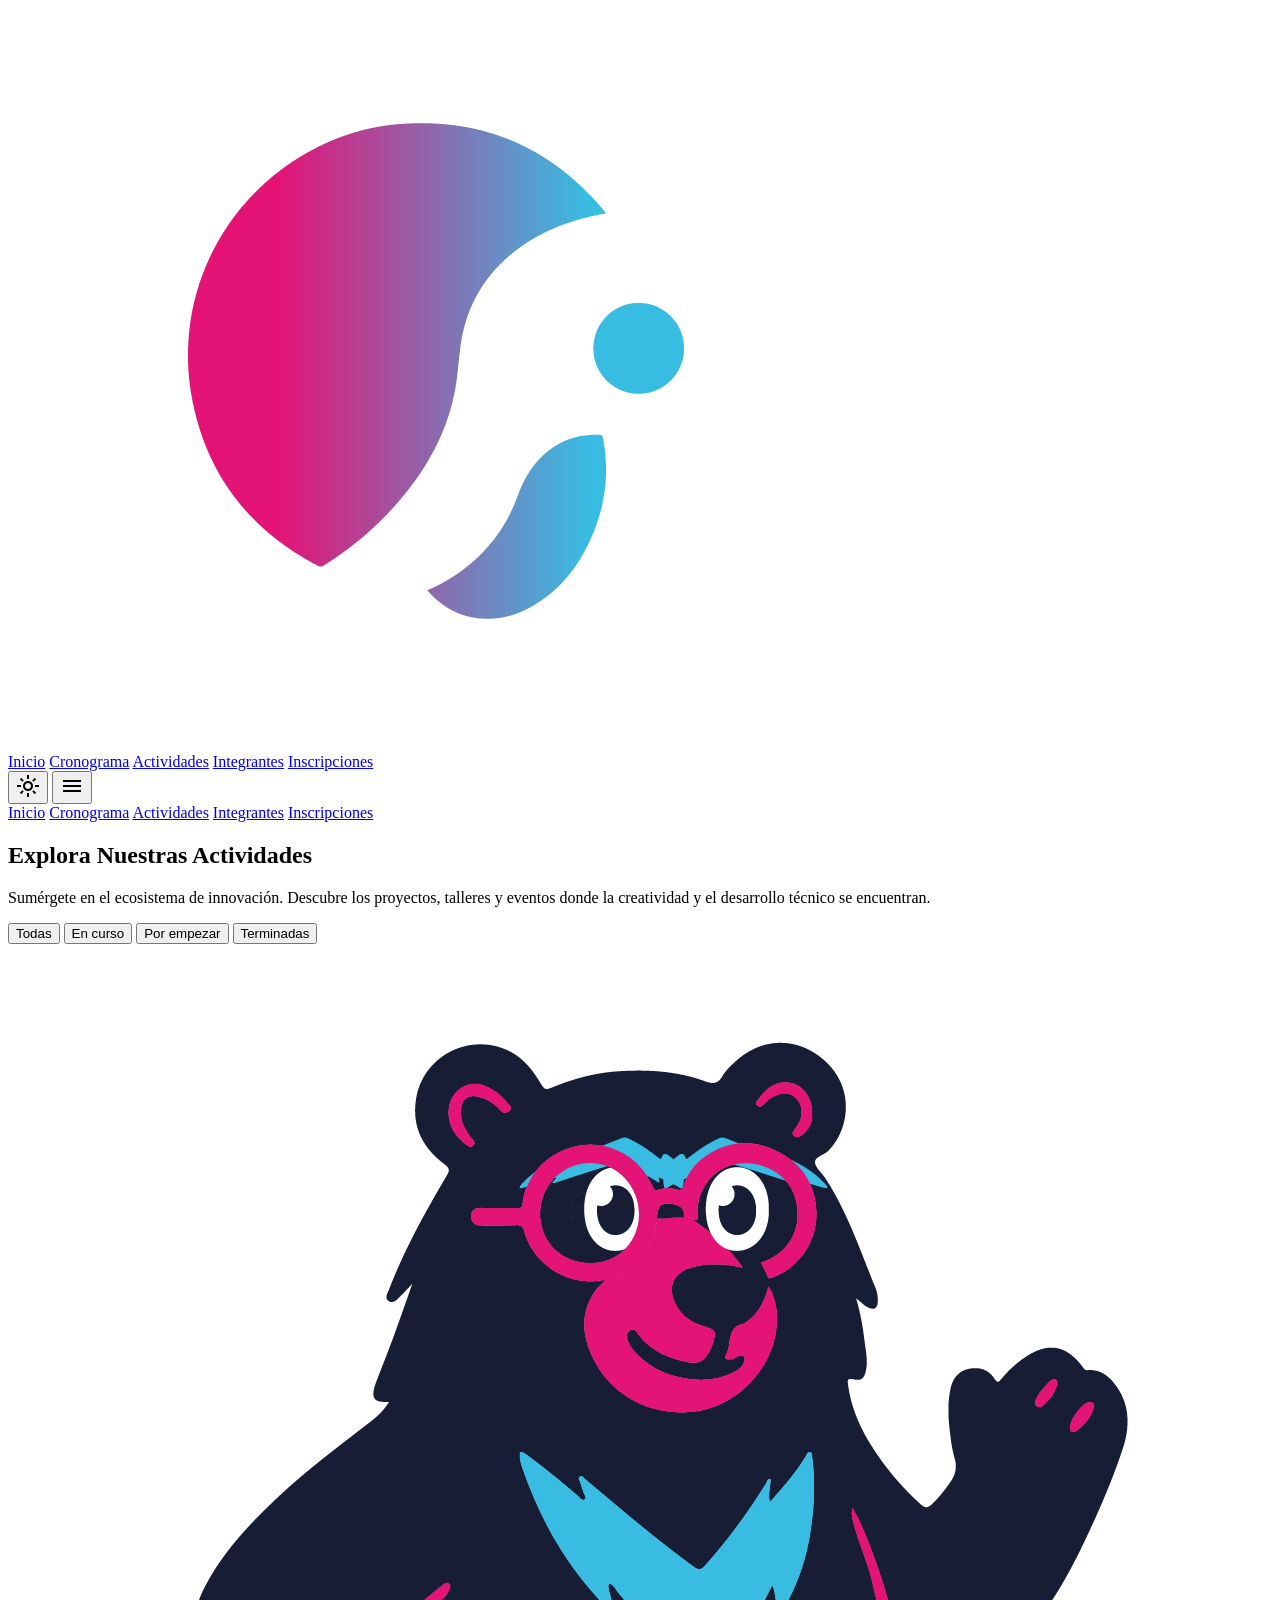
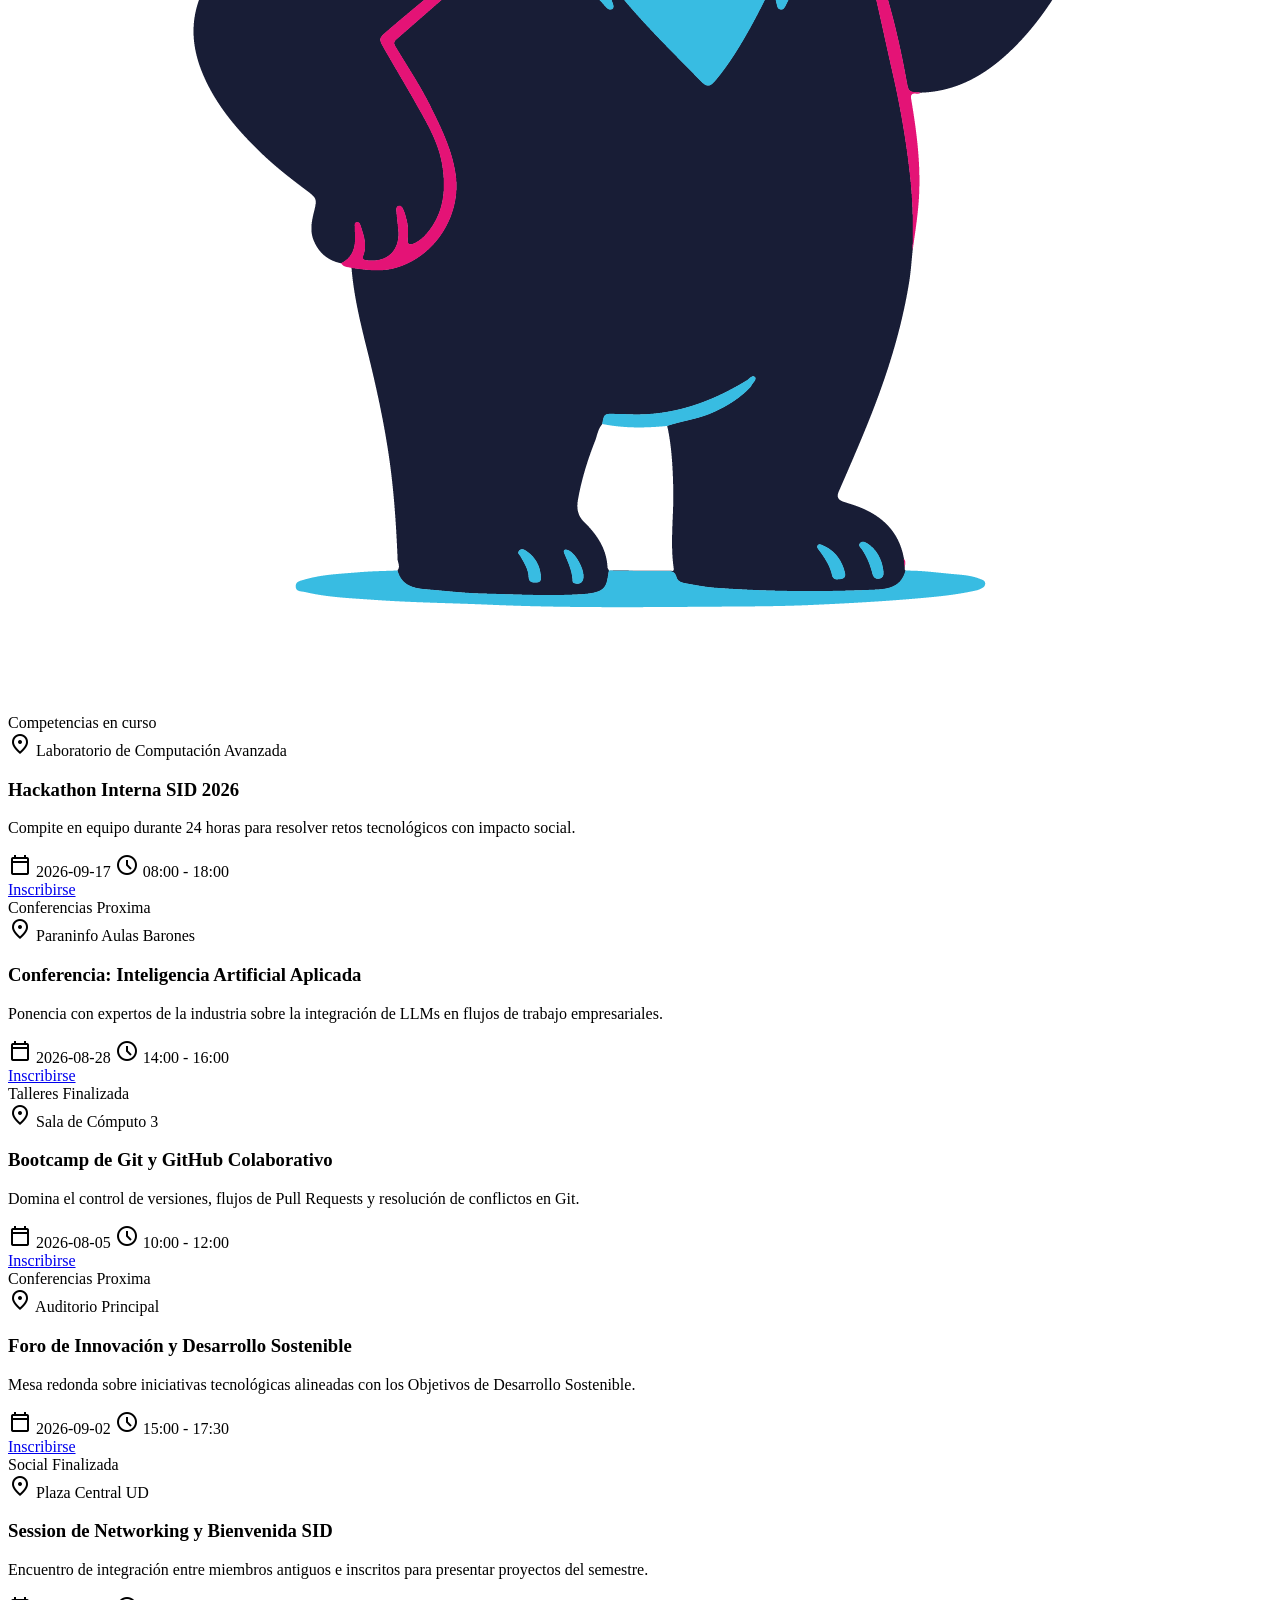
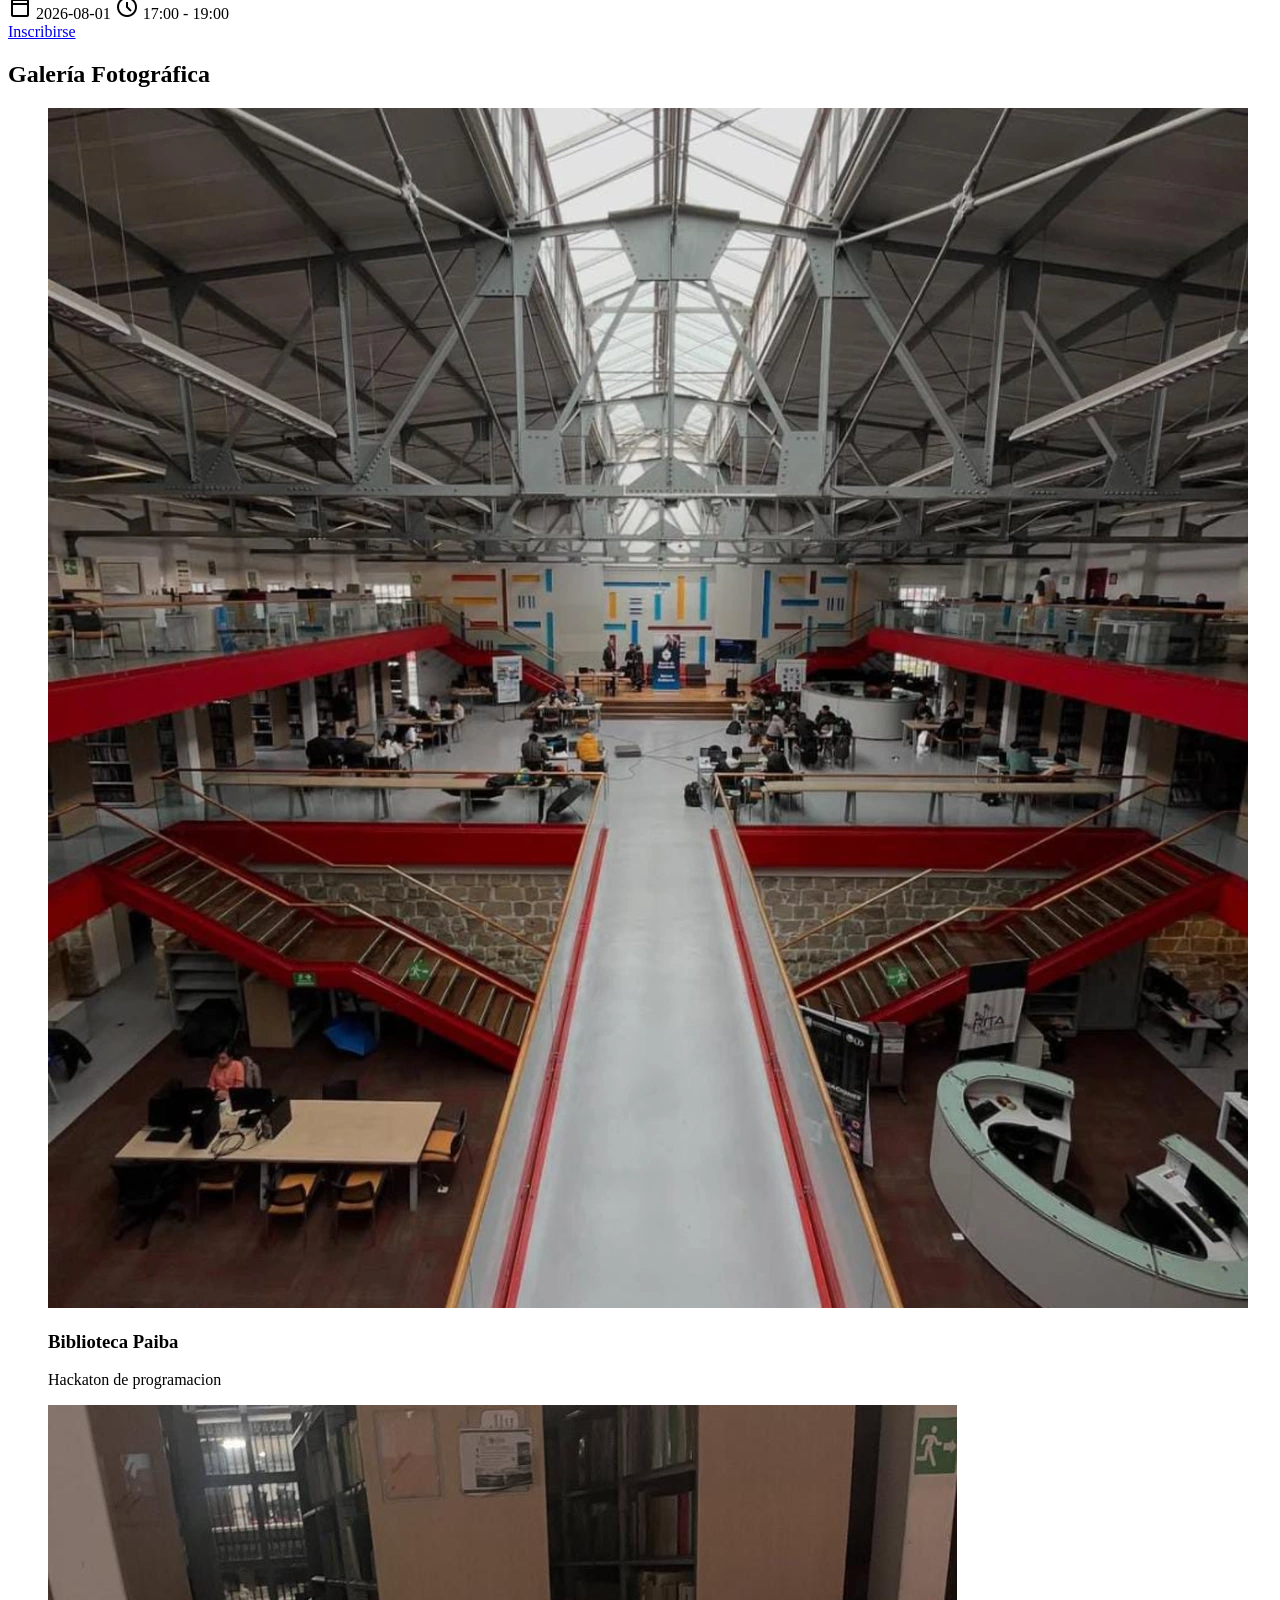
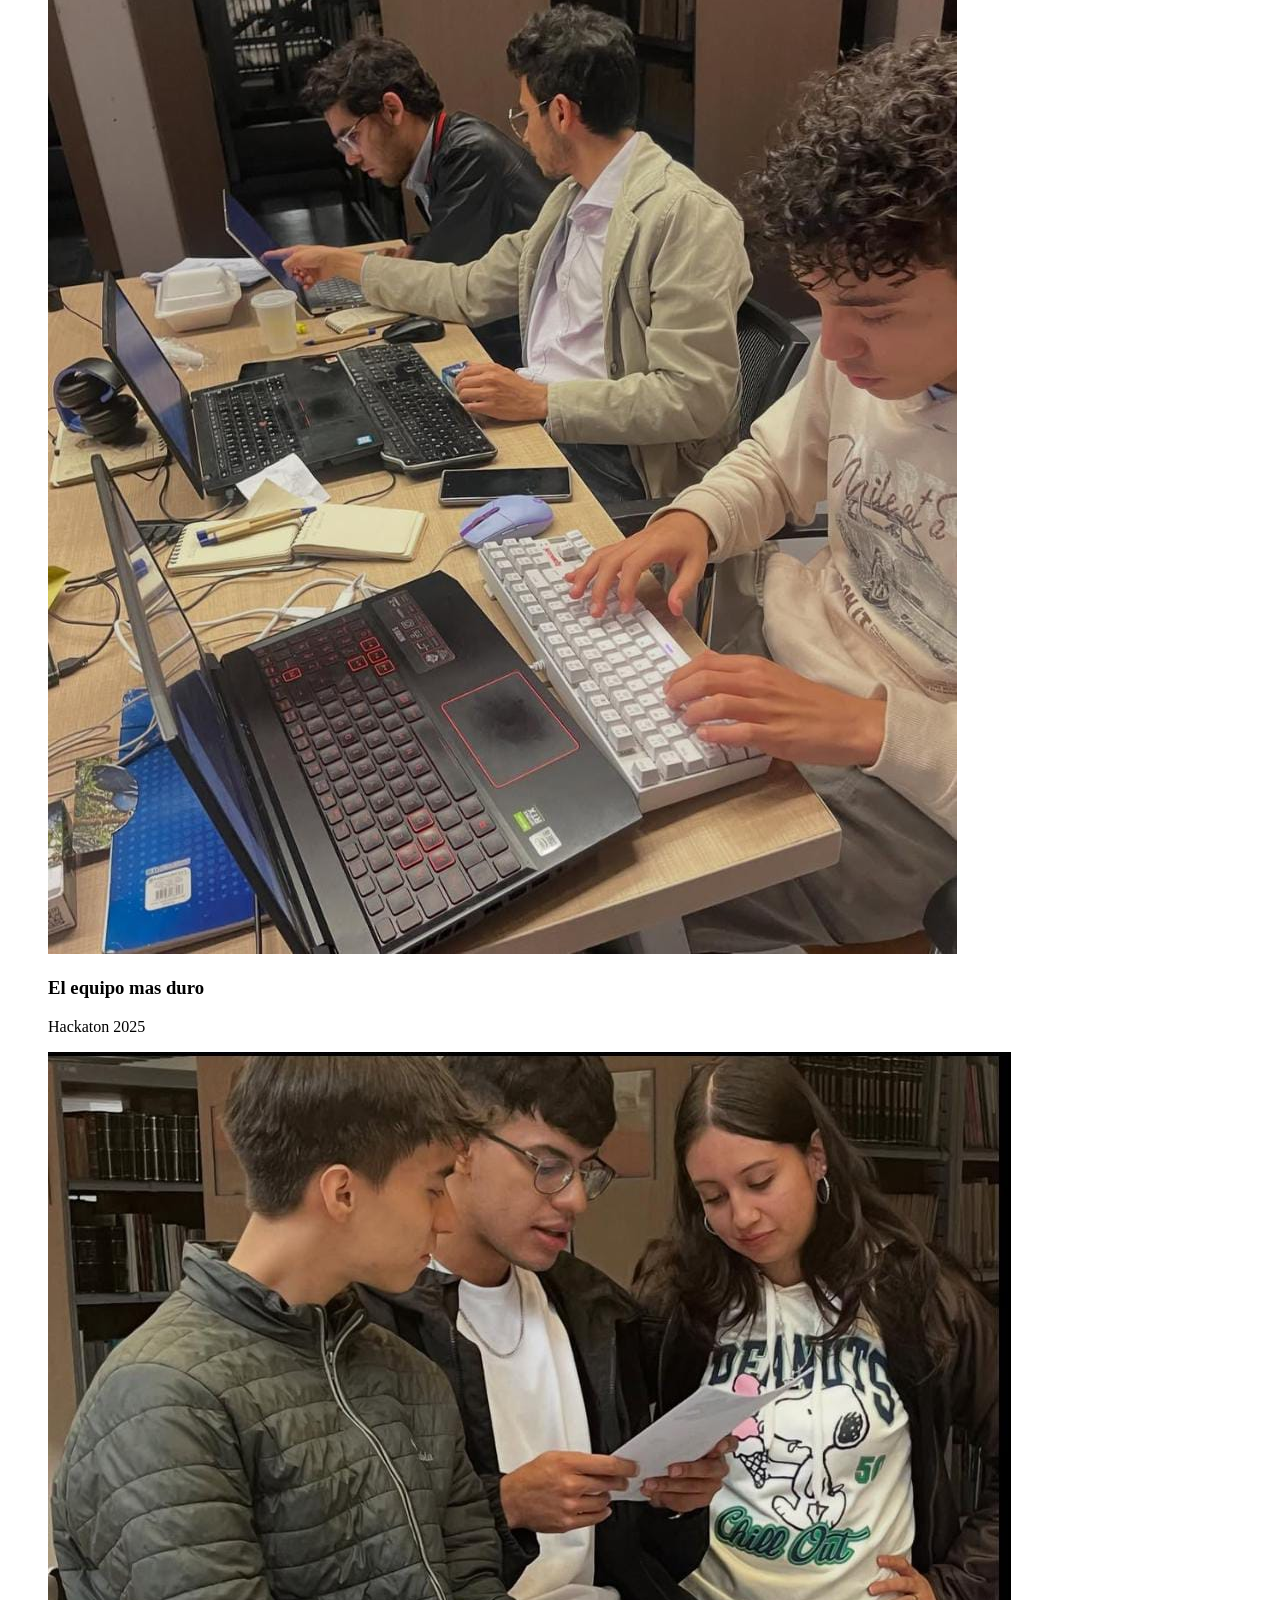
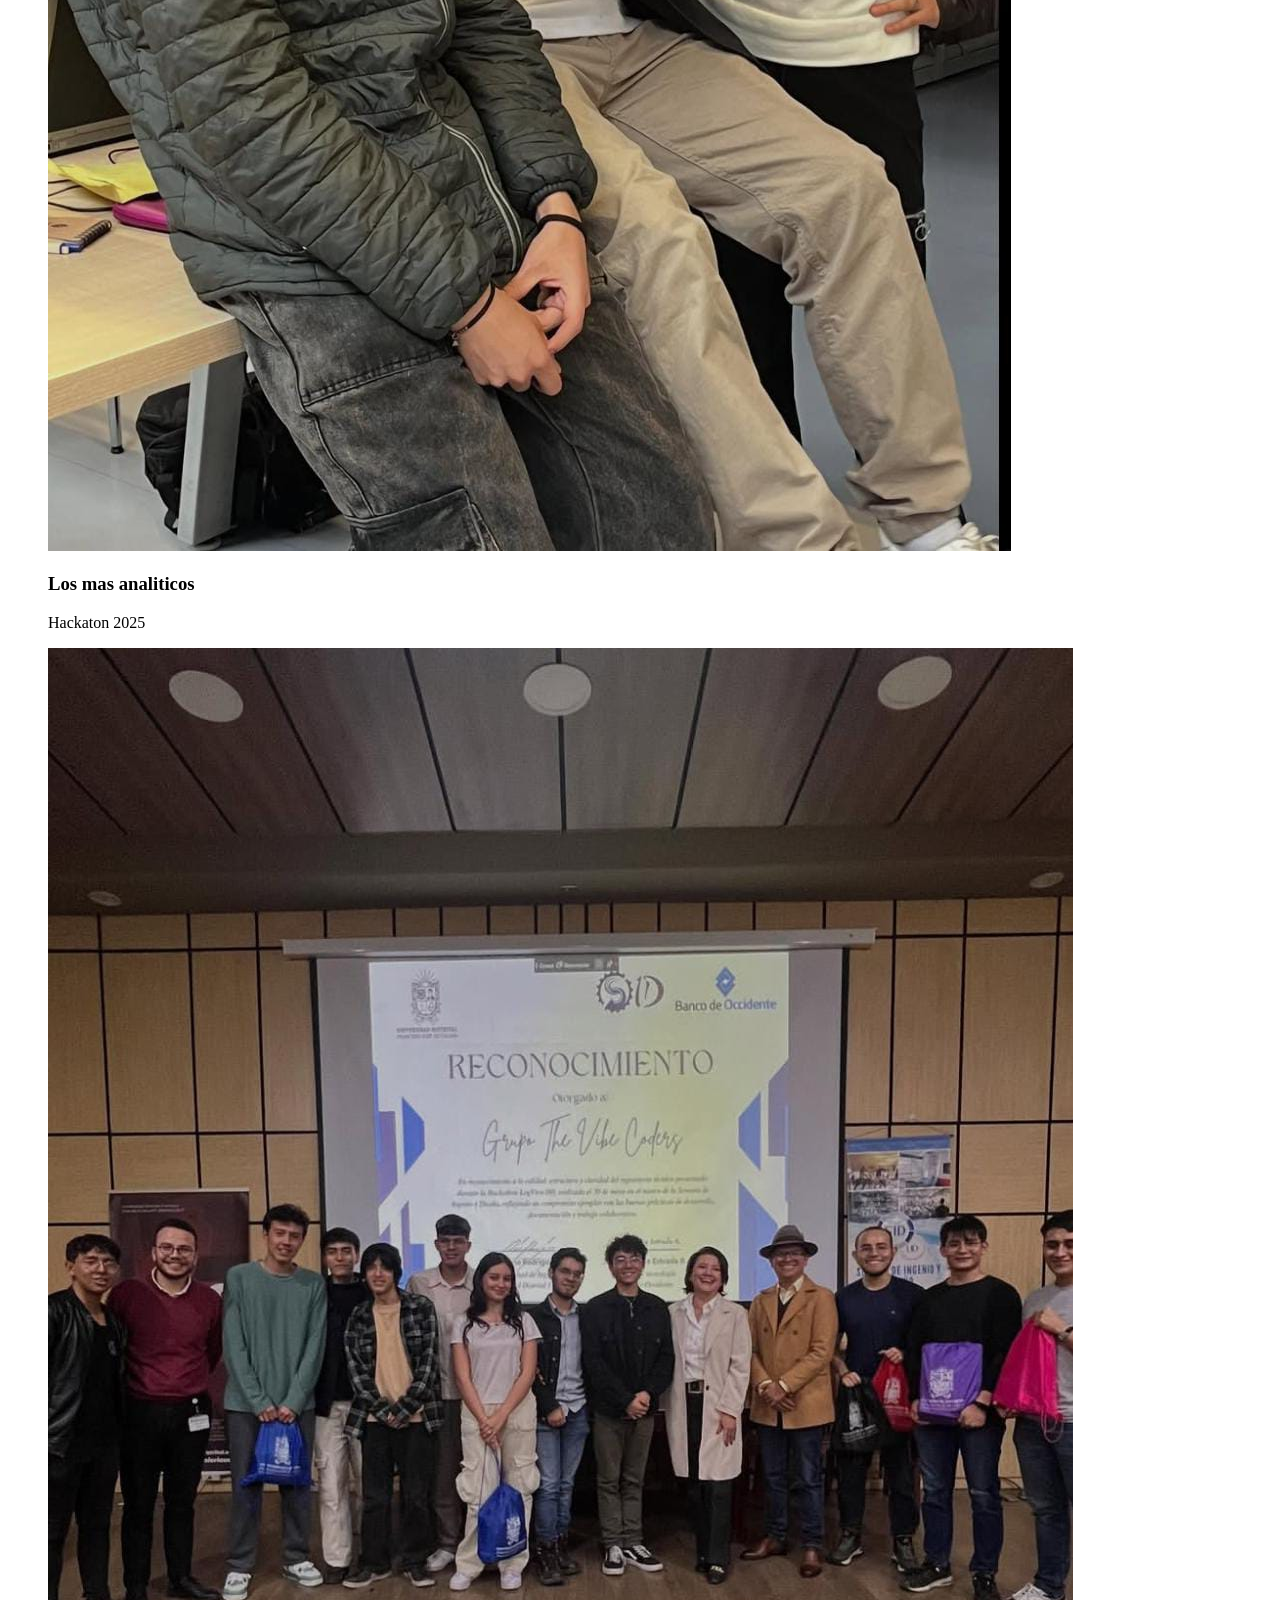
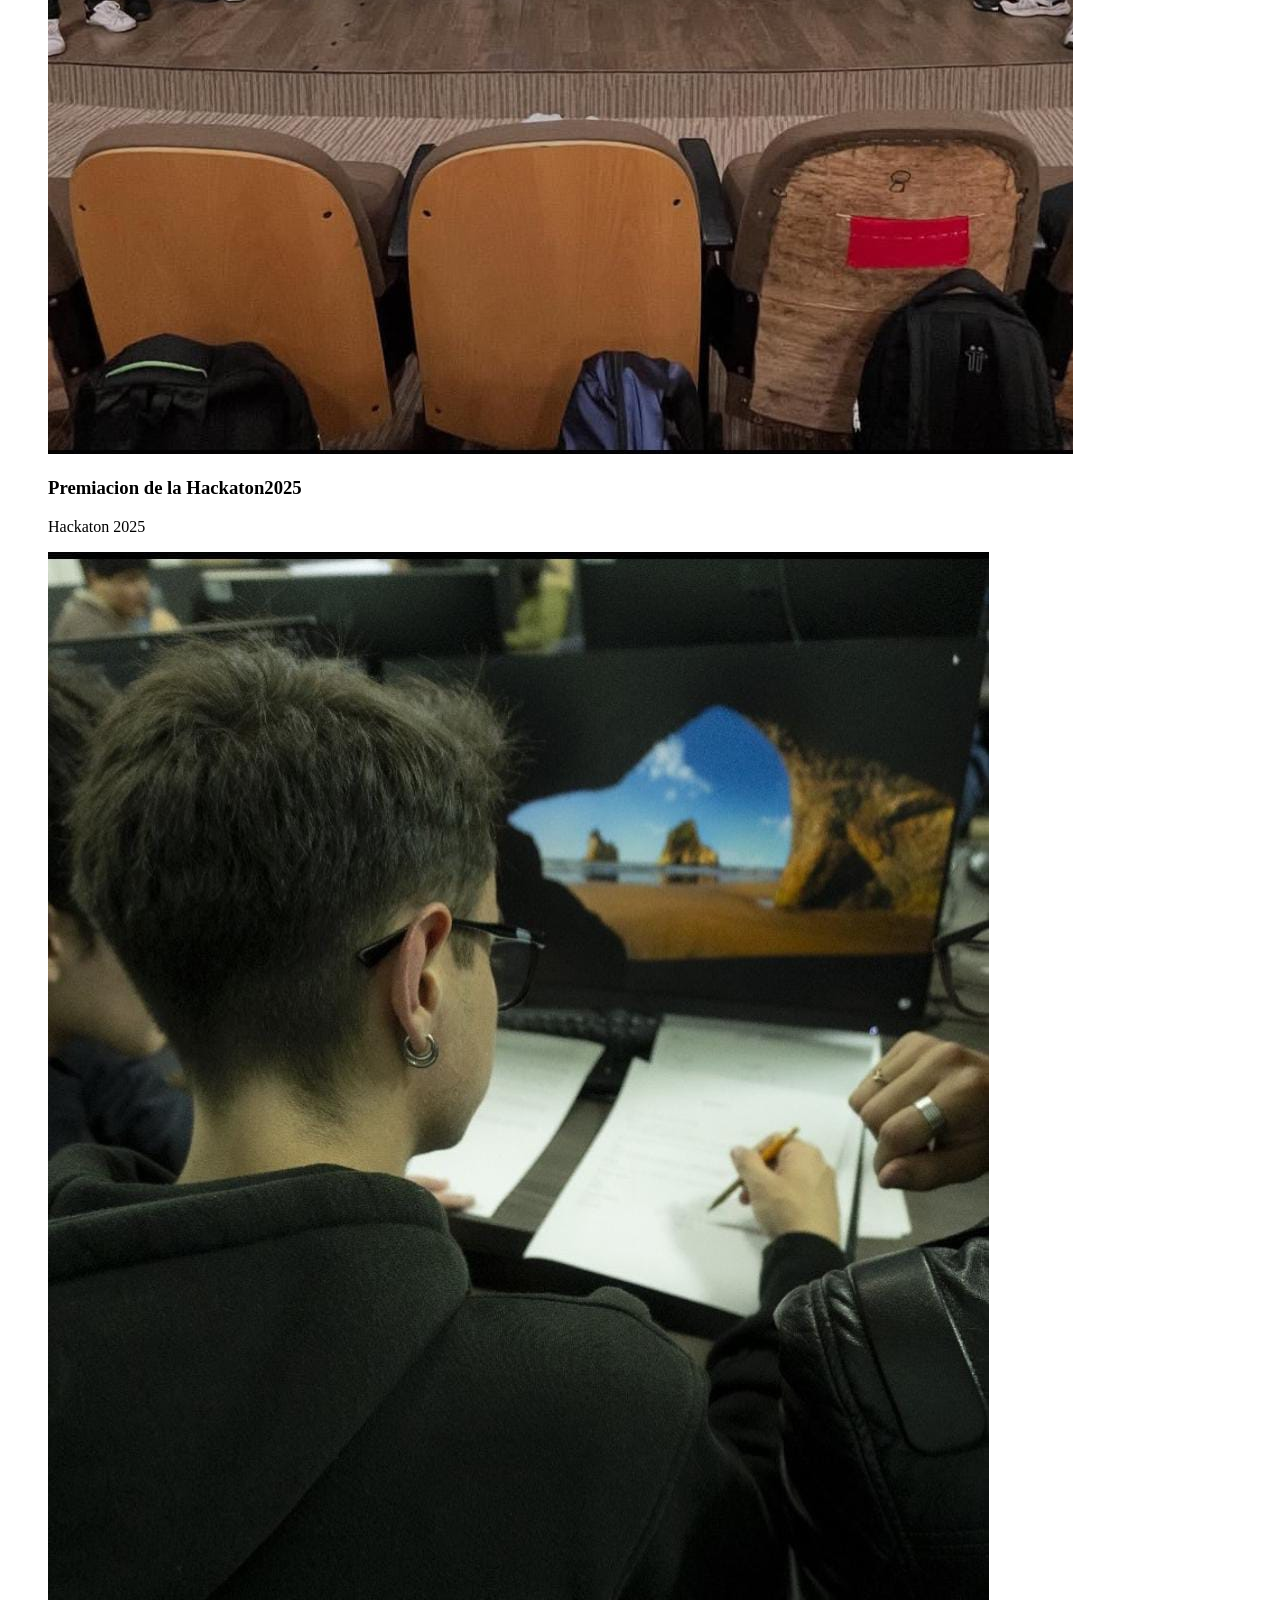
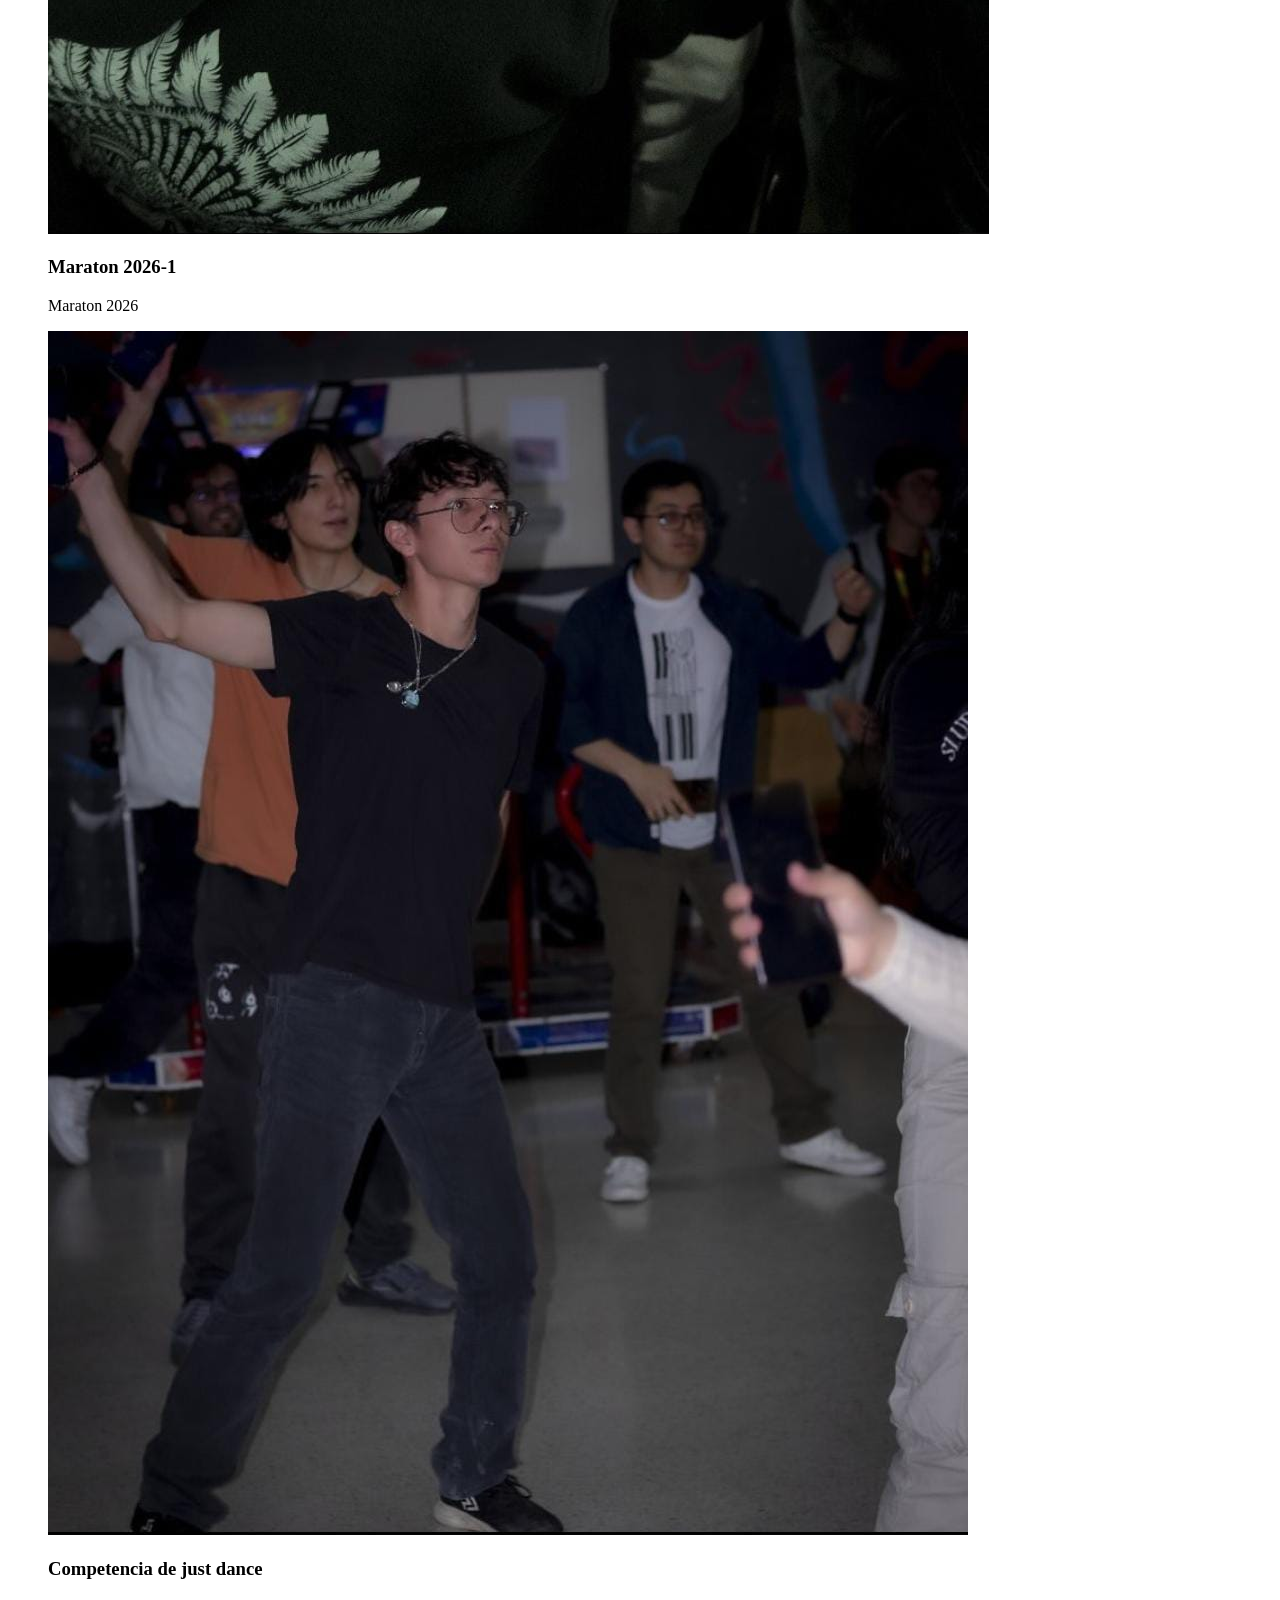
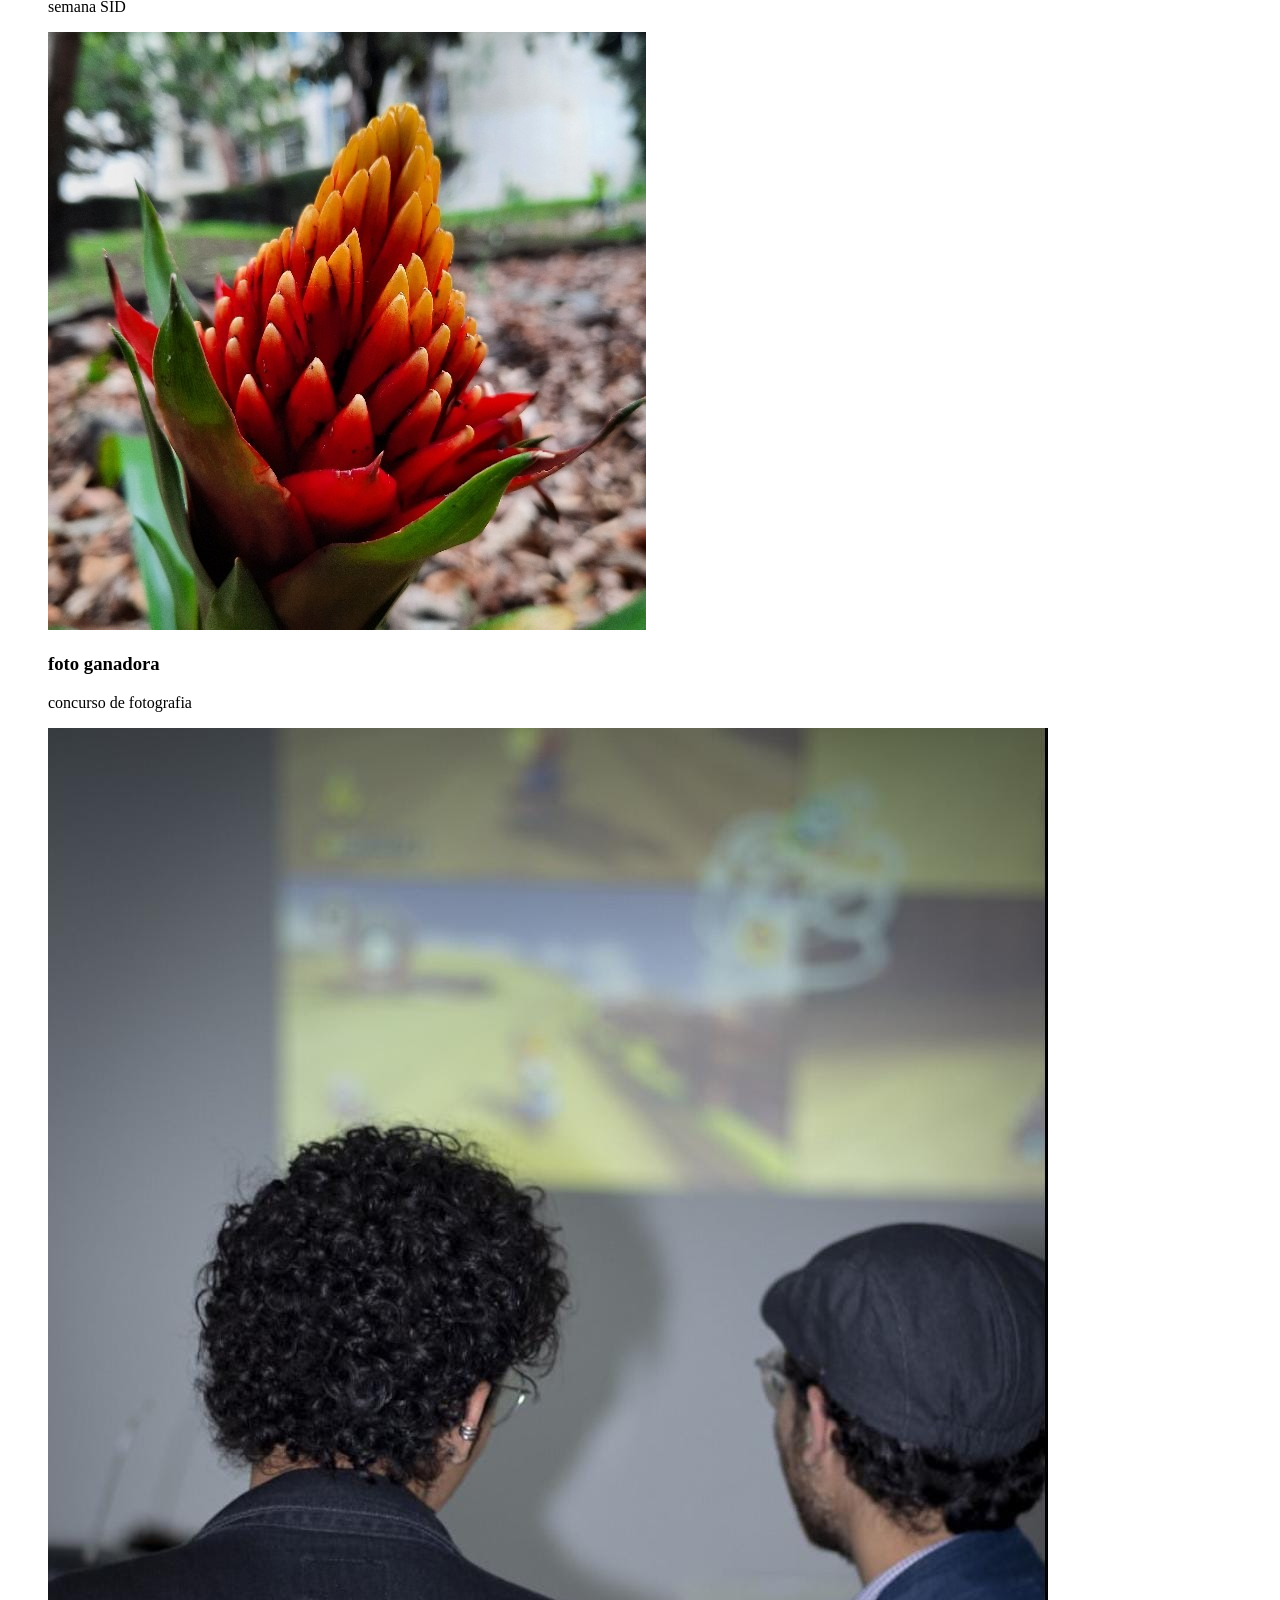
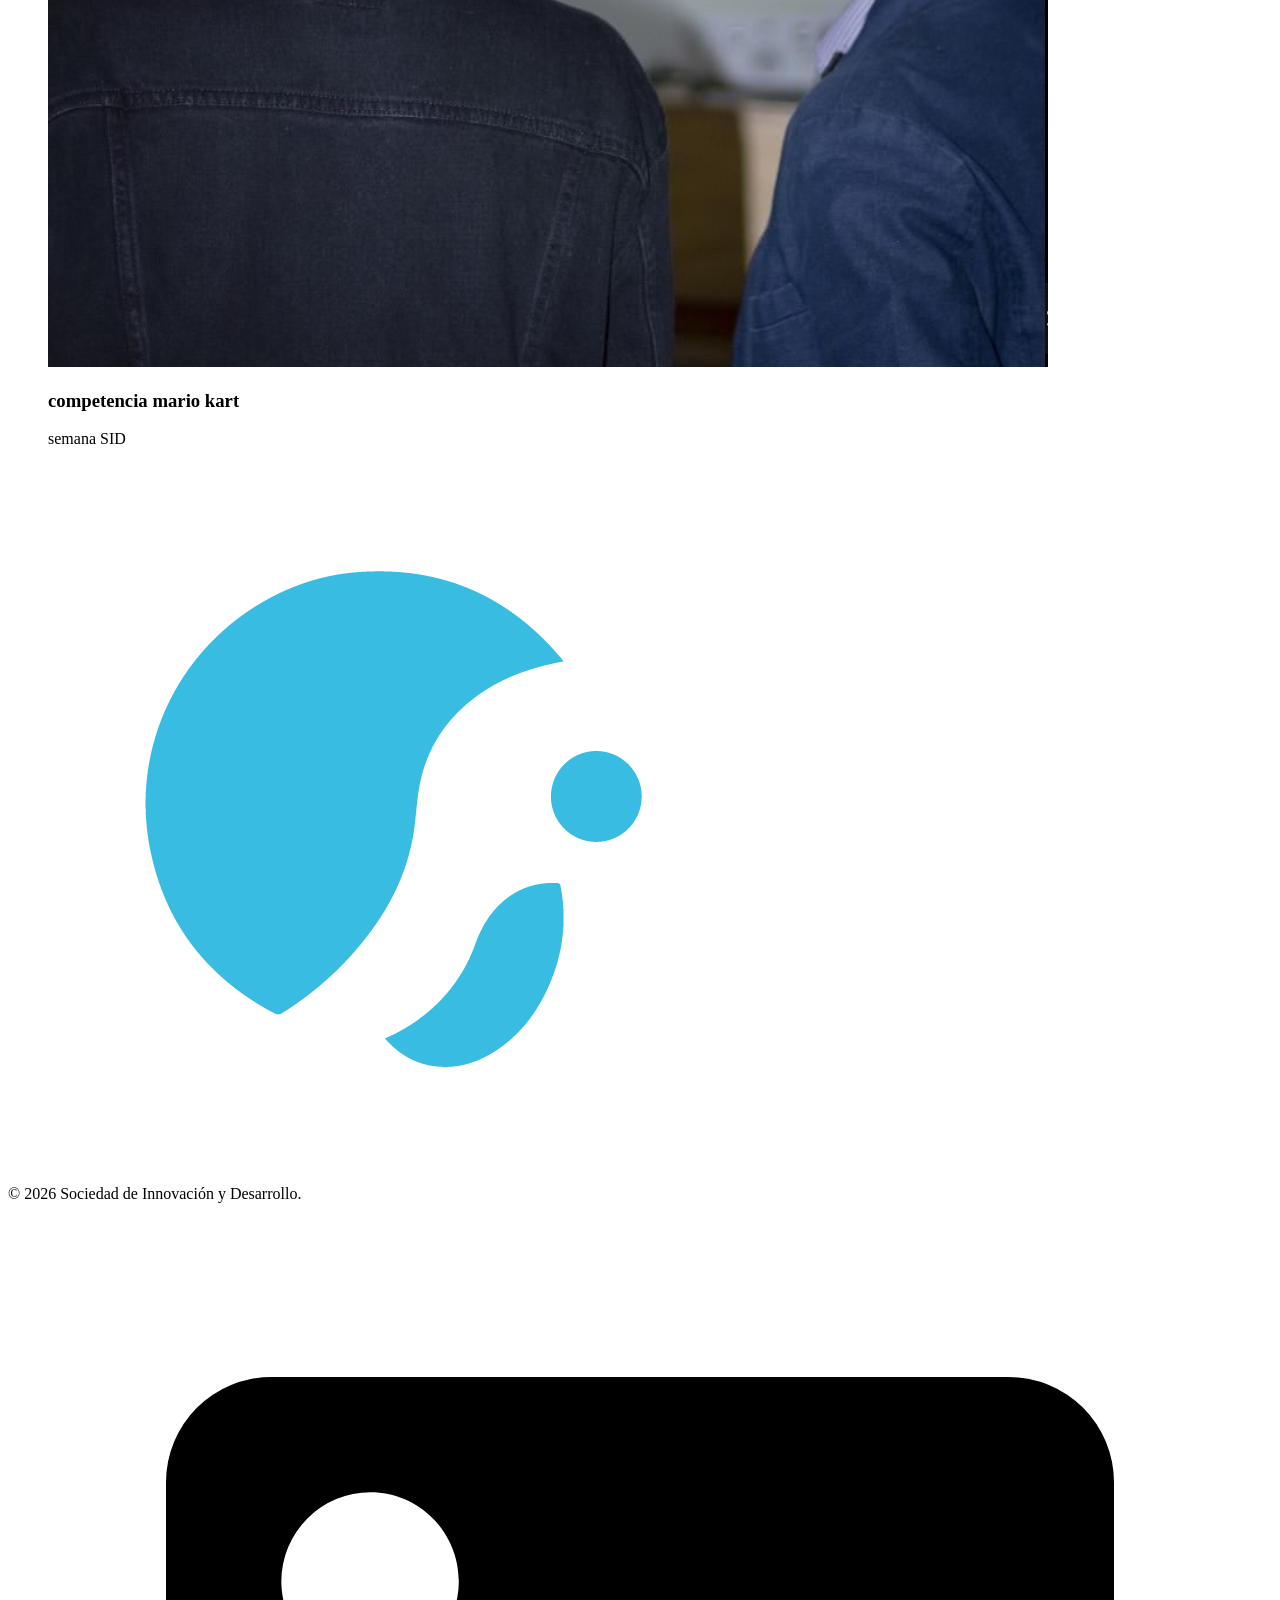
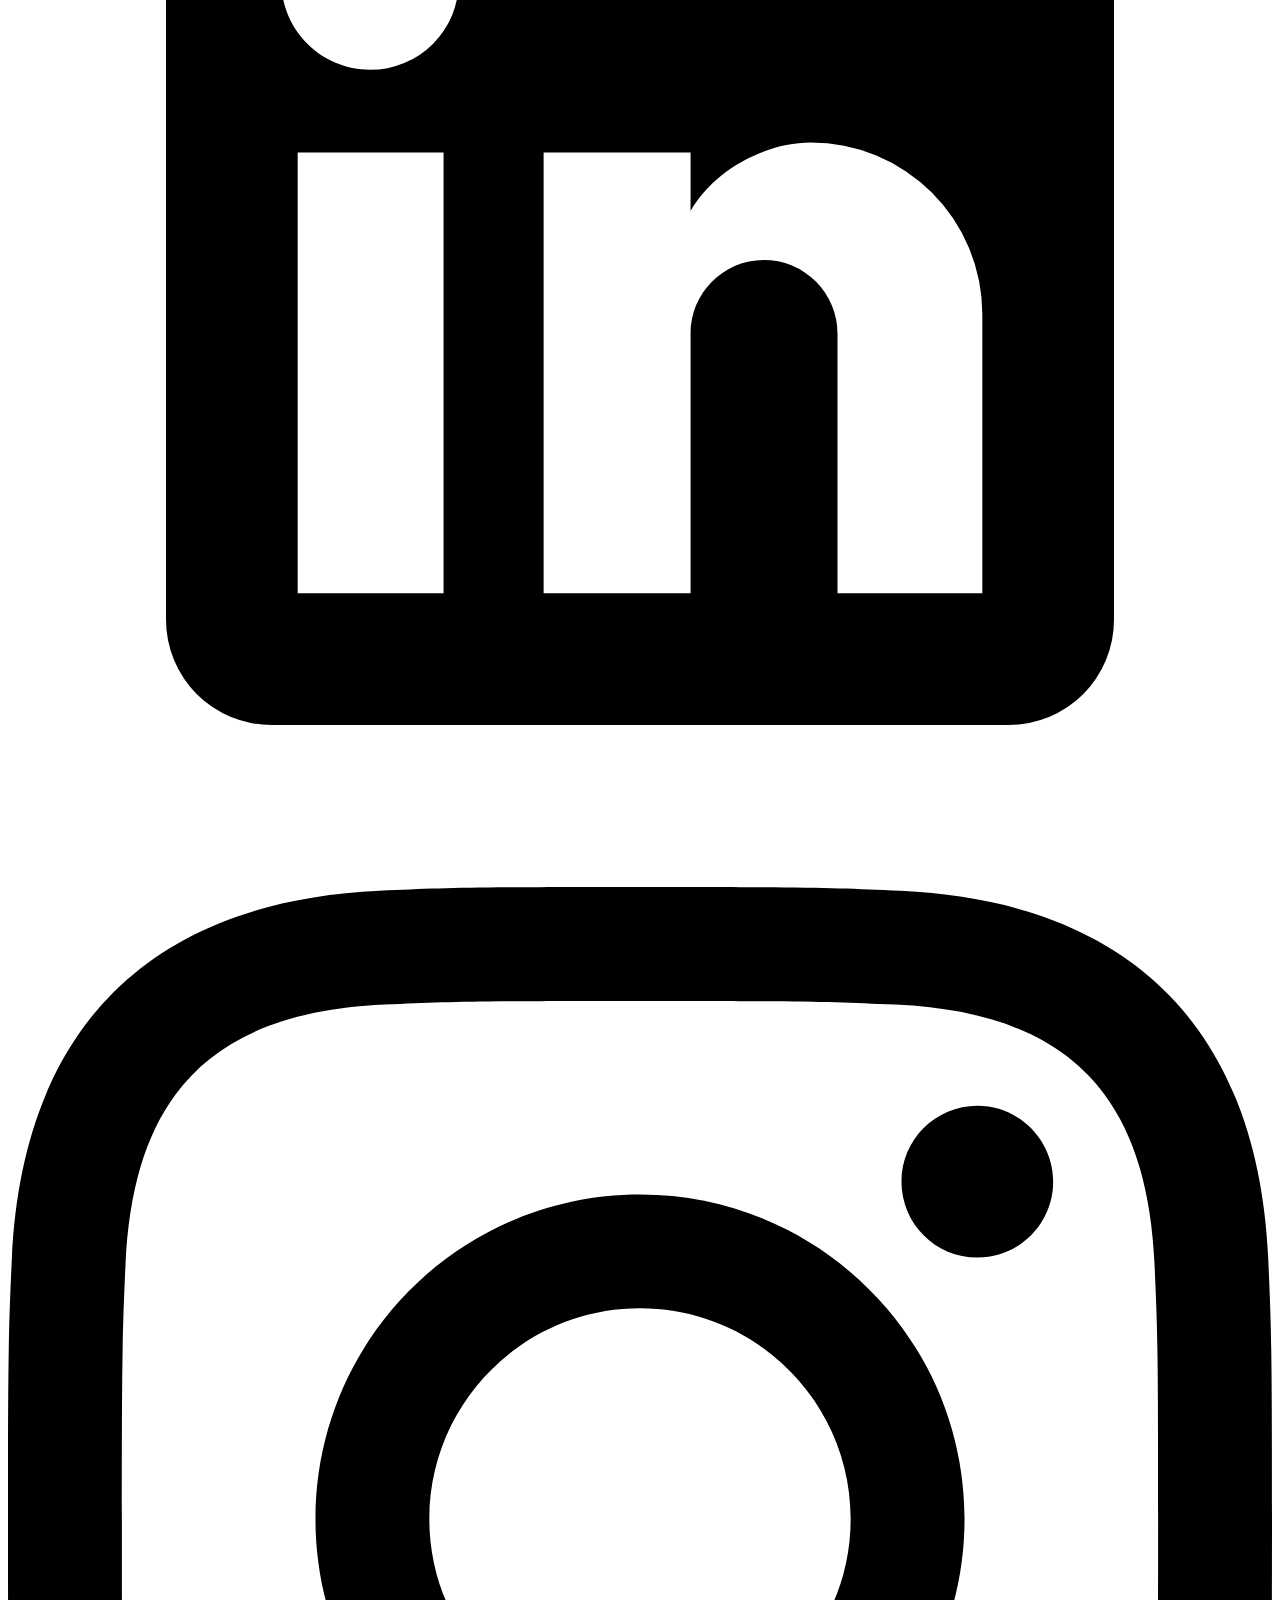
==== actividades.html @ 3c60125d "subiendo mi proyecto" ====
<!DOCTYPE html>
<html lang="es" class="dark">

<head>
    <meta charset="UTF-8">
    <meta name="viewport" content="width=device-width, initial-scale=1.0">
    <title>Actividades - SID (Sociedad de Innovación y Desarrollo)</title>
    <!-- Tailwind CSS CDN -->
    <script src="https://cdn.tailwindcss.com?plugins=forms,container-queries"></script>
    <script>
        tailwind.config = {
            darkMode: 'class',
            theme: {
                extend: {
                    colors: {
                        brandDark: '#0b1319',
                        cardDark: '#121e28',
                        primaryAccent: '#38bdf8',
                        pinkAccent: '#f472b6'
                    }
                }
            }
        }
    </script>
    <!-- Google Fonts & Icons -->
    <link
        href="https://fonts.googleapis.com/css2?family=Montserrat:wght@400;600&family=Poppins:wght@600;700;900&display=swap"
        rel="stylesheet" />
    <link href="https://fonts.googleapis.com/css2?family=Material+Symbols+Outlined:wght,FILL@100..700,0..1&display=swap"
        rel="stylesheet" />
    <link rel="stylesheet" href="styles.css">
</head>

<body
    class="bg-slate-50 dark:bg-[#0b1319] text-slate-900 dark:text-white min-h-screen flex flex-col font-sans selection:bg-sky-500 selection:text-white transition-colors duration-300">

    <!-- Header / Navigation -->
    <header
        class="bg-white/90 dark:bg-[#0b1319]/90 backdrop-blur-md border-b border-slate-200 dark:border-white/5 sticky top-0 z-50 transition-colors duration-300">
        <div class="flex justify-between items-center px-6 py-4 max-w-7xl mx-auto">
            <a class="flex items-center" href="index.html">
                <img src="assets/logo/Mesa de trabajo 21 copia 9-8.png" alt="Logo SID"
                    class="h-10 w-auto object-contain transition-transform hover:scale-105" />
            </a>

            <nav class="hidden lg:flex items-center gap-8" id="nav-desktop">
                <a href="index.html" class="nav-btn">Inicio</a>
                <a href="cronograma.html" class="nav-btn">Cronograma</a>
                <a href="actividades.html" class="nav-btn active">Actividades</a>
                <a href="integrantes.html" class="nav-btn">Integrantes</a>
                <a href="inscripciones.html" class="nav-btn">Inscripciones</a>
            </nav>

            <div class="flex items-center gap-4">
                <button id="theme-toggle"
                    class="p-2 rounded-full text-slate-600 dark:text-slate-400 hover:text-slate-900 dark:hover:text-white transition-colors"
                    aria-label="Cambiar tema claro/oscuro">
                    <span class="material-symbols-outlined">dark_mode</span>
                </button>

                <button id="hamburger-btn"
                    class="lg:hidden p-2 text-slate-700 dark:text-slate-200 hover:text-sky-500 dark:hover:text-sky-400 focus:outline-none focus:ring-2 focus:ring-sky-500 rounded-lg transition-colors"
                    aria-expanded="false" aria-controls="mobile-menu" aria-label="Abrir menú de navegación">
                    <span class="material-symbols-outlined text-3xl">menu</span>
                </button>
            </div>
        </div>

        <nav id="mobile-menu"
            class="hidden lg:hidden bg-white/95 dark:bg-[#0b1319]/95 border-b border-slate-200 dark:border-white/10 px-6 py-6 transition-all duration-300 shadow-xl"
            aria-label="Menú móvil">
            <div class="flex flex-col space-y-4">
                <a href="index.html" class="nav-btn-mobile">Inicio</a>
                <a href="cronograma.html" class="nav-btn-mobile">Cronograma</a>
                <a href="actividades.html" class="nav-btn-mobile active">Actividades</a>
                <a href="integrantes.html" class="nav-btn-mobile">Integrantes</a>
                <a href="inscripciones.html" class="nav-btn-mobile">Inscripciones</a>
            </div>
        </nav>
    </header>

    <!-- Main Content -->
    <main id="main-content" class="flex-grow max-w-7xl mx-auto px-6 py-10 w-full space-y-16">

        <!-- Encabezado de Sección con Ilustración -->
        <section
            class="flex flex-col-reverse md:flex-row items-center justify-between gap-8 bg-slate-100 dark:bg-[#121e28] border border-slate-200 dark:border-white/5 rounded-3xl p-8 md:p-12">
            <div class="space-y-4 max-w-xl">
                <h1 class="text-4xl md:text-5xl font-black text-slate-900 dark:text-white">
                    Explora Nuestras <span class="text-sky-500 dark:text-sky-400">Actividades</span>
                </h1>
                <p class="text-slate-600 dark:text-slate-400 text-sm md:text-base leading-relaxed">
                    Sumérgete en el ecosistema de innovación. Descubre los proyectos, talleres y eventos donde la
                    creatividad y el desarrollo técnico se encuentran.
                </p>

                <!-- Sistema de Filtros (Tabs Pills) -->
                <div class="flex flex-wrap gap-3 pt-4" id="filter-tabs">
                    <button data-filter="todos"
                        class="tab-btn active px-5 py-2 rounded-full text-xs font-semibold border transition-all duration-200">
                        Todas
                    </button>
                    <button data-filter="en_curso"
                        class="tab-btn px-5 py-2 rounded-full text-xs font-semibold border transition-all duration-200">
                        En curso
                    </button>
                    <button data-filter="por_empezar"
                        class="tab-btn px-5 py-2 rounded-full text-xs font-semibold border transition-all duration-200">
                        Por empezar
                    </button>
                    <button data-filter="terminadas"
                        class="tab-btn px-5 py-2 rounded-full text-xs font-semibold border transition-all duration-200">
                        Terminadas
                    </button>
                </div>
            </div>

            <!-- Mascota / Ilustración -->
            <div class="w-48 md:w-64 flex-shrink-0 flex justify-center">
                <img src="assets/pacha/Mesa de trabajo 21 copia 2-8.png" alt="Mascota SID"
                    class="w-full h-auto object-contain drop-shadow-xl" />
            </div>
        </section>

        <!-- Grid Responsive de Tarjetas de Actividades (1 col móvil, 2 tablet, 3 desktop) -->
        <section>
            <div id="actividades-grid" class="grid grid-cols-1 md:grid-cols-2 lg:grid-cols-3 gap-6">
                <!-- Se renderiza dinámicamente con JavaScript -->
            </div>
        </section>

        <!-- Galería Fotográfica (Sección Inferior) -->
        <section class="space-y-6 pt-6">
            <div class="flex justify-between items-center">
                <h2 class="text-3xl font-bold text-slate-900 dark:text-white">Galería Fotográfica</h2>

            </div>

            <!-- Layout Grid Asimétrico (1 col móvil, 3 col desktop) -->
            <div class="grid grid-cols-1 lg:grid-cols-3 gap-6" id="galeria-grid">
                <!-- Tarjeta destacada izquierda (Spans 1 col, o 2 según pantalla) -->
                <div id="galeria-destacada" class="lg:col-span-1">
                    <!-- Dinámico -->
                </div>

                <!-- Cuadrícula secundaria derecha + Tarjeta de archivo -->
                <div id="galeria-secundaria" class="lg:col-span-2 grid grid-cols-1 sm:grid-cols-2 gap-4">
                    <!-- Dinámico -->
                </div>
            </div>
        </section>

    </main>


    <!-- Unified Footer -->
    <footer
        class="border-t border-slate-200 dark:border-white/5 bg-slate-100 dark:bg-[#080d12] py-8 px-6 transition-colors duration-300">
        <div
            class="max-w-7xl mx-auto flex flex-col md:flex-row justify-between items-center gap-4 text-sm text-slate-600 dark:text-slate-400">
            <a class="flex items-center" href="index.html">
                <img src="assets/logo/Mesa de trabajo 21 copia 12-8.png" alt="Logo SID"
                    class="h-8 w-auto object-contain opacity-90 hover:opacity-100 transition-opacity" />
            </a>
            <p>© 2026 Sociedad de Innovación y Desarrollo.</p>
            <div class="flex items-center gap-5">
                <!-- LinkedIn -->
                <a href="https://linkedin.com" target="_blank" rel="noopener noreferrer"
                    class="text-slate-500 hover:text-sky-500 dark:text-slate-400 dark:hover:text-sky-400 transition-colors"
                    aria-label="LinkedIn">
                    <svg class="w-5 h-5 fill-current" viewBox="0 0 24 24">
                        <path
                            d="M19 3a2 2 0 0 1 2 2v14a2 2 0 0 1-2 2H5a2 2 0 0 1-2-2V5a2 2 0 0 1 2-2h14m-.5 15.5v-5.3a3.26 3.26 0 0 0-3.26-3.26c-.85 0-1.84.52-2.28 1.3v-1.11h-2.79v8.37h2.79v-4.93c0-.77.62-1.4 1.39-1.4a1.4 1.4 0 0 1 1.4 1.4v4.93h2.75M6.88 8.56a1.68 1.68 0 0 0 1.68-1.68c0-.93-.75-1.69-1.68-1.69a1.69 1.69 0 0 0-1.69 1.69c0 .93.76 1.68 1.69 1.68m1.39 9.94v-8.37H5.5v8.37h2.77z" />
                    </svg>
                </a>

                <!-- Instagram -->
                <a href="https://www.instagram.com/sid.ud?igsh=MndjM3o4OGVveTQw" target="_blank"
                    rel="noopener noreferrer"
                    class="text-slate-500 hover:text-pink-500 dark:text-slate-400 dark:hover:text-pink-400 transition-colors"
                    aria-label="Instagram">
                    <svg class="w-5 h-5 fill-current" viewBox="0 0 24 24">
                        <path
                            d="M12 2.163c3.204 0 3.584.012 4.85.07 3.252.148 4.771 1.691 4.919 4.919.058 1.265.069 1.645.069 4.849 0 3.205-.012 3.584-.069 4.849-.149 3.225-1.664 4.771-4.919 4.919-1.266.058-1.644.07-4.85.07-3.204 0-3.584-.012-4.849-.07-3.26-.149-4.771-1.699-4.919-4.92-.058-1.265-.07-1.644-.07-4.849 0-3.204.013-3.583.07-4.849.149-3.227 1.664-4.771 4.919-4.919 1.266-.057 1.645-.069 4.849-.069zm0-2.163c-3.259 0-3.667.014-4.947.072-4.358.2-6.78 2.618-6.98 6.98-.059 1.281-.073 1.689-.073 4.948 0 3.259.014 3.668.072 4.948.2 4.358 2.618 6.78 6.98 6.98 1.281.058 1.689.072 4.948.072 3.259 0 3.668-.014 4.948-.072 4.354-.2 6.782-2.618 6.979-6.98.059-1.28.073-1.689.073-4.948 0-3.259-.014-3.667-.072-4.947-.196-4.354-2.617-6.78-6.979-6.98-1.281-.059-1.69-.073-4.949-.073zm0 5.838c-3.403 0-6.162 2.759-6.162 6.162s2.759 6.163 6.162 6.163 6.162-2.759 6.162-6.163c0-3.403-2.759-6.162-6.162-6.162zm0 10.162c-2.209 0-4-1.79-4-4 0-2.209 1.791-4 4-4s4 1.791 4 4c0 2.21-1.791 4-4 4zm6.406-11.845c-.796 0-1.441.645-1.441 1.44s.645 1.44 1.441 1.44c.795 0 1.439-.645 1.439-1.44s-.644-1.44-1.439-1.44z" />
                    </svg>
                </a>

                <!-- GitHub -->
                <a href="https://github.com/UDSID" target="_blank" rel="noopener noreferrer"
                    class="text-slate-500 hover:text-slate-900 dark:text-slate-400 dark:hover:text-white transition-colors"
                    aria-label="GitHub">
                    <svg class="w-5 h-5 fill-current" viewBox="0 0 24 24">
                        <path
                            d="M12 0C5.37 0 0 5.37 0 12c0 5.31 3.435 9.795 8.205 11.385.6.105.825-.255.825-.57 0-.285-.015-1.23-.015-2.235-3.015.555-3.795-.735-4.035-1.41-.135-.345-.72-1.41-1.23-1.695-.42-.225-1.02-.78-.015-.795.945-.015 1.62.87 1.845 1.23 1.08 1.815 2.805 1.305 3.495.99.105-.78.42-1.305.765-1.605-2.67-.3-5.46-1.335-5.46-5.925 0-1.305.465-2.385 1.23-3.225-.12-.3-.54-1.53.12-3.18 0 0 1.005-.315 3.3 1.23.96-.27 1.98-.405 3-.405s2.04.135 3 .405c2.295-1.56 3.3-1.23 3.3-1.23.66 1.65.24 2.88.12 3.18.765.84 1.23 1.905 1.23 3.225 0 4.605-2.805 5.625-5.475 5.925.435.375.81 1.095.81 2.22 0 1.605-.015 2.895-.015 3.3 0 .315.225.69.825.57A12.02 12.02 0 0 0 24 12c0-6.63-5.37-12-12-12z" />
                    </svg>
                </a>

                <!-- Correo -->
                <a href="mailto:sidud@udistrital.edu.co"
                    class="text-slate-500 hover:text-sky-500 dark:text-slate-400 dark:hover:text-sky-400 transition-colors flex items-center"
                    aria-label="Enviar correo">
                    <span class="material-symbols-outlined text-xl">mail</span>
                </a>
            </div>
        </div>
    </footer>
    <div id="image-modal"
        class="fixed inset-0 z-50 hidden items-center justify-center bg-black/80 backdrop-blur-sm p-4 transition-all duration-300">
        <button id="modal-close"
            class="absolute top-5 right-5 text-white/80 hover:text-white bg-slate-800/60 hover:bg-slate-800 p-2 rounded-full transition-colors z-10 flex items-center justify-center"
            aria-label="Cerrar ventana">
            <span class="material-symbols-outlined text-2xl">close</span>
        </button>

        <div
            class="relative max-w-5xl max-h-[90vh] flex flex-col items-center justify-center bg-slate-900 rounded-2xl overflow-hidden shadow-2xl border border-white/10">
            <img id="modal-img" src="" alt="" class="max-h-[75vh] w-auto object-contain select-none" />

            <div class="w-full p-4 bg-slate-900/90 border-t border-white/10 text-center">
                <h3 id="modal-title" class="text-lg font-bold text-white"></h3>
                <p id="modal-desc" class="text-xs text-slate-300 mt-1"></p>
            </div>
        </div>
    </div>
    <!-- Shared JavaScript -->
    <script src="script.js"></script>
</body>

</html>
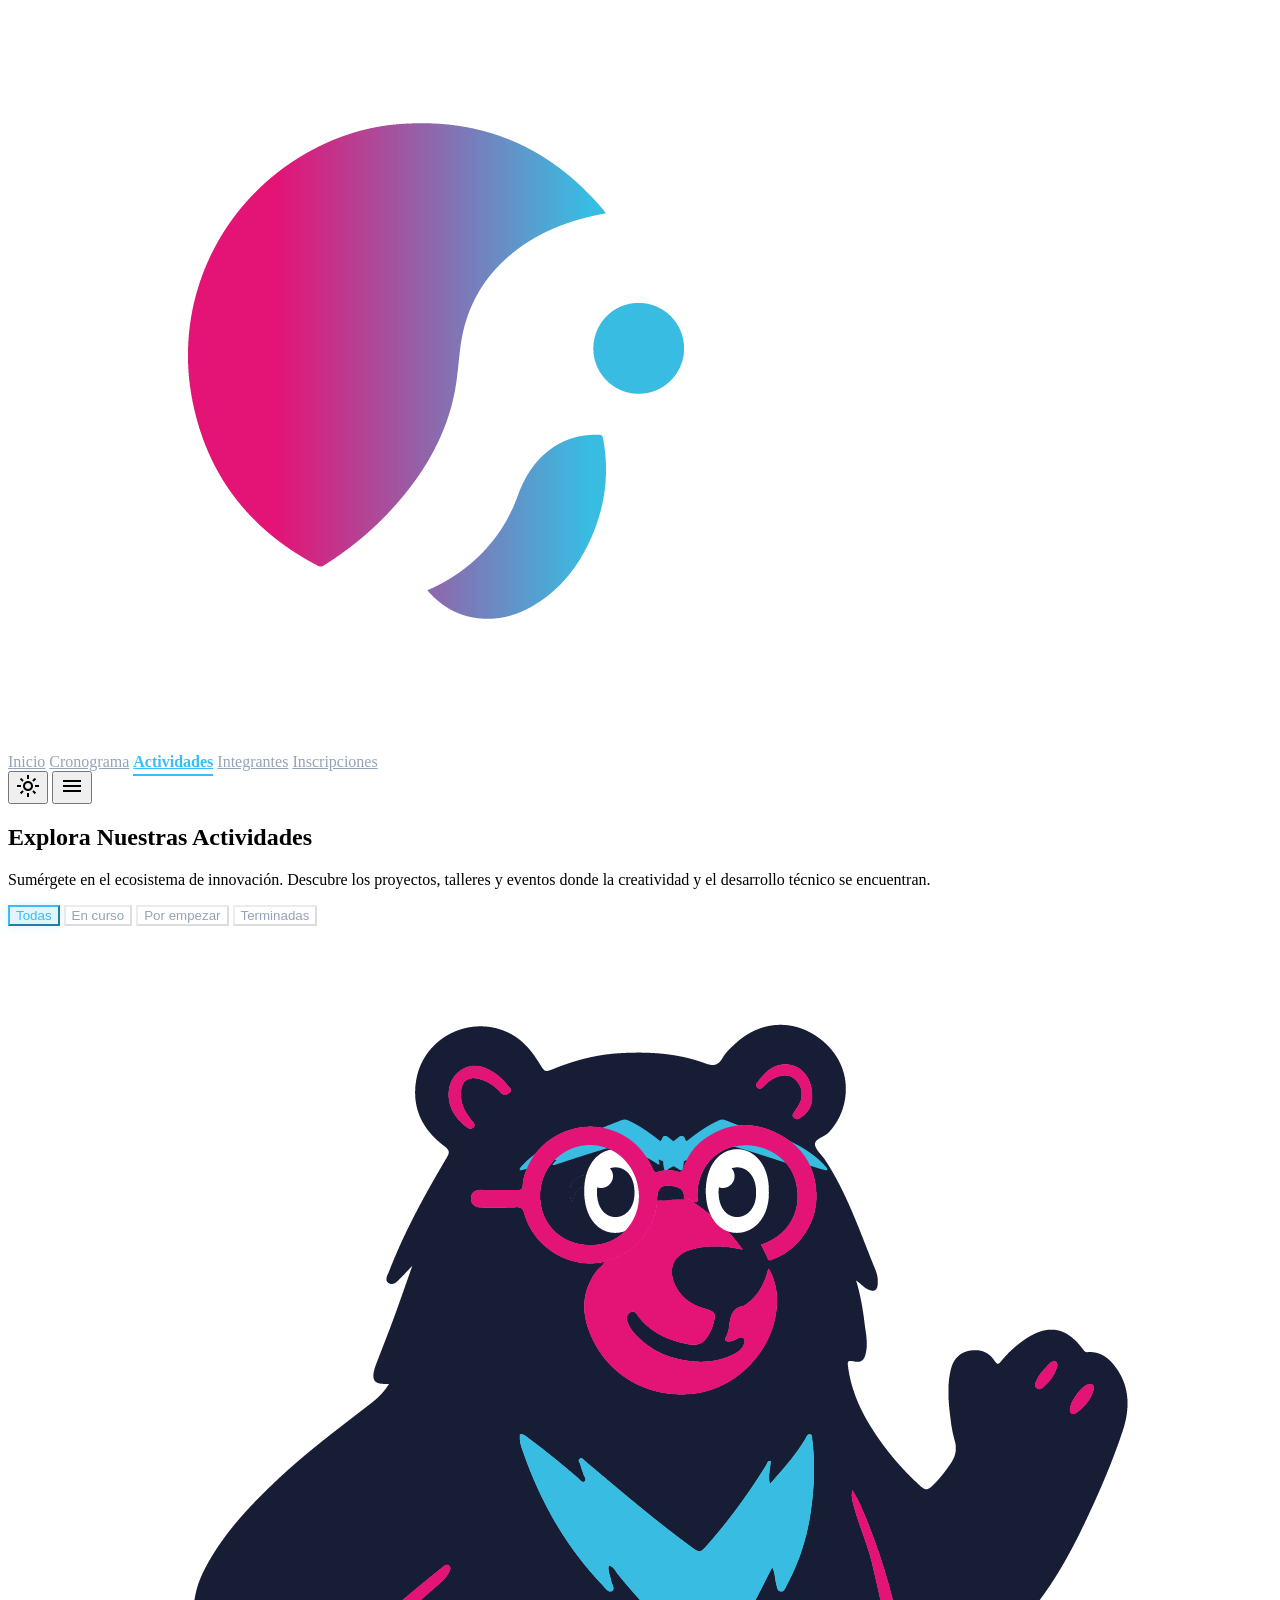
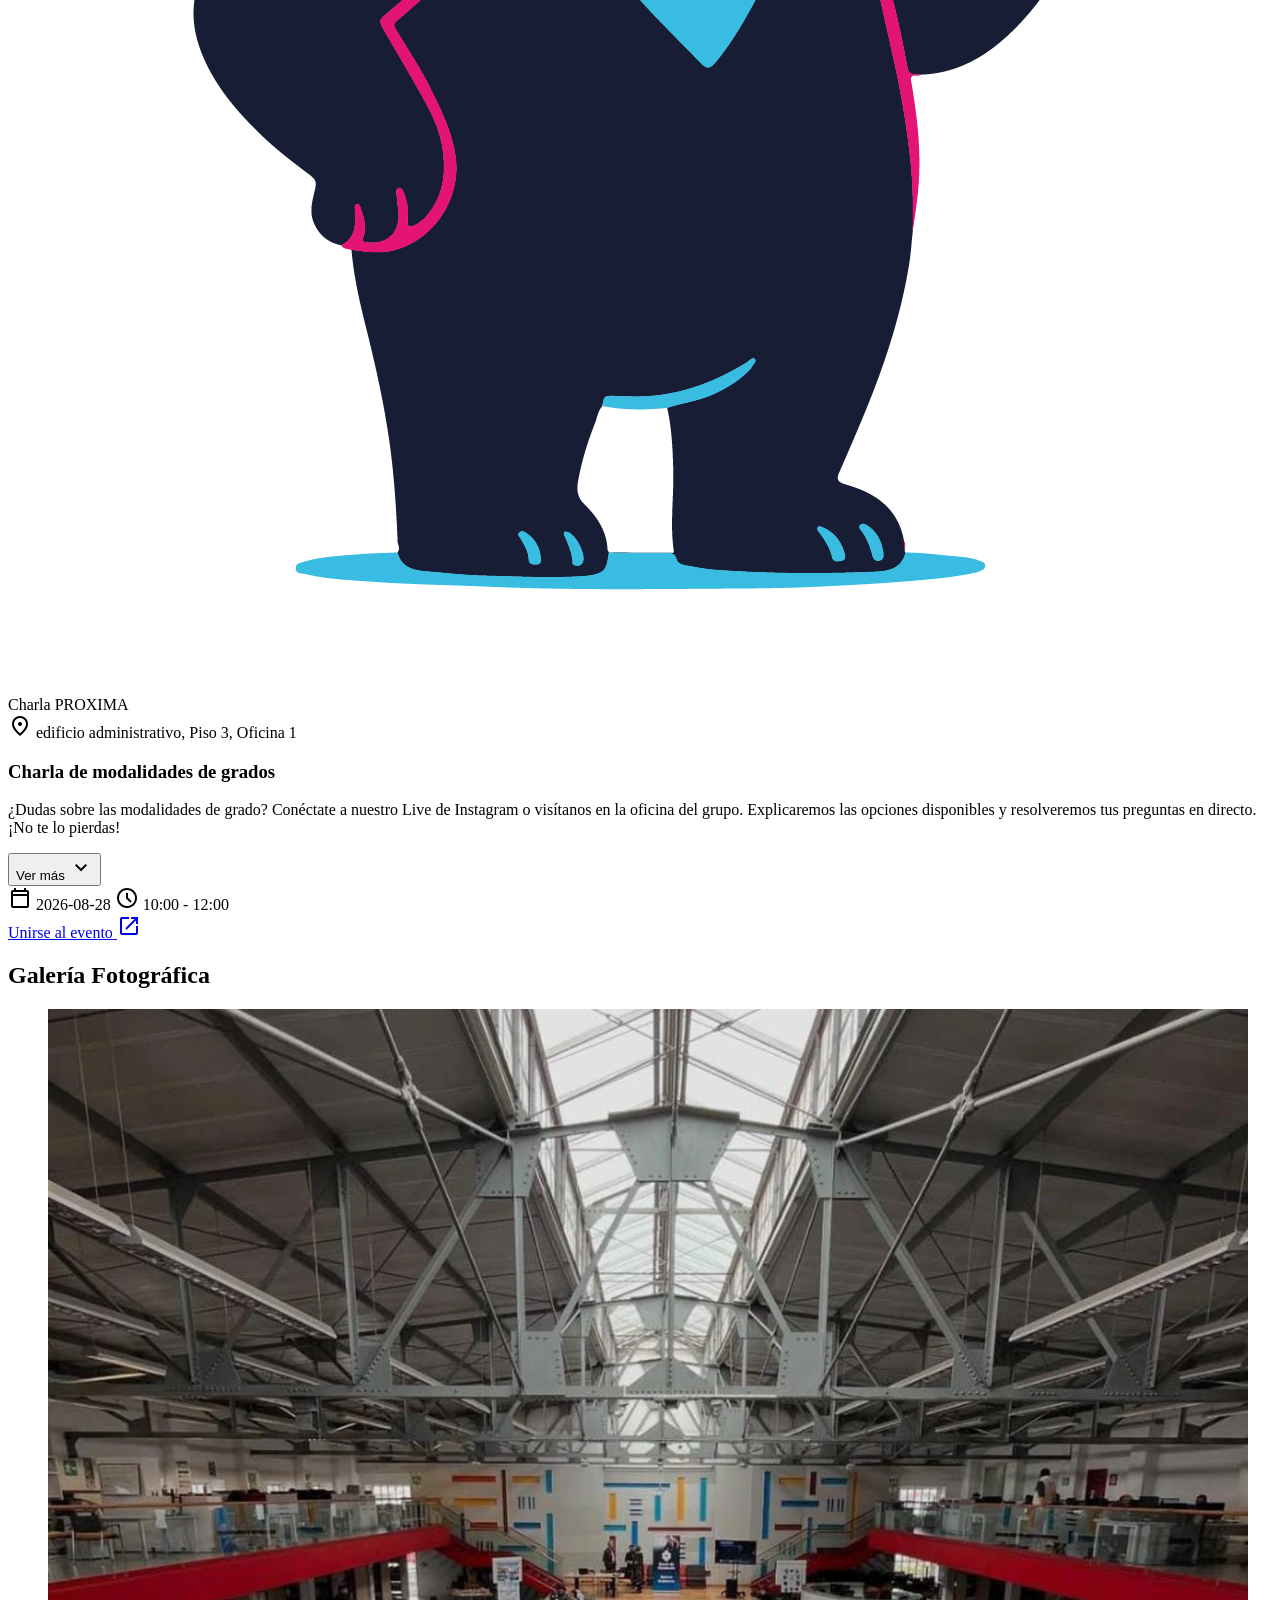
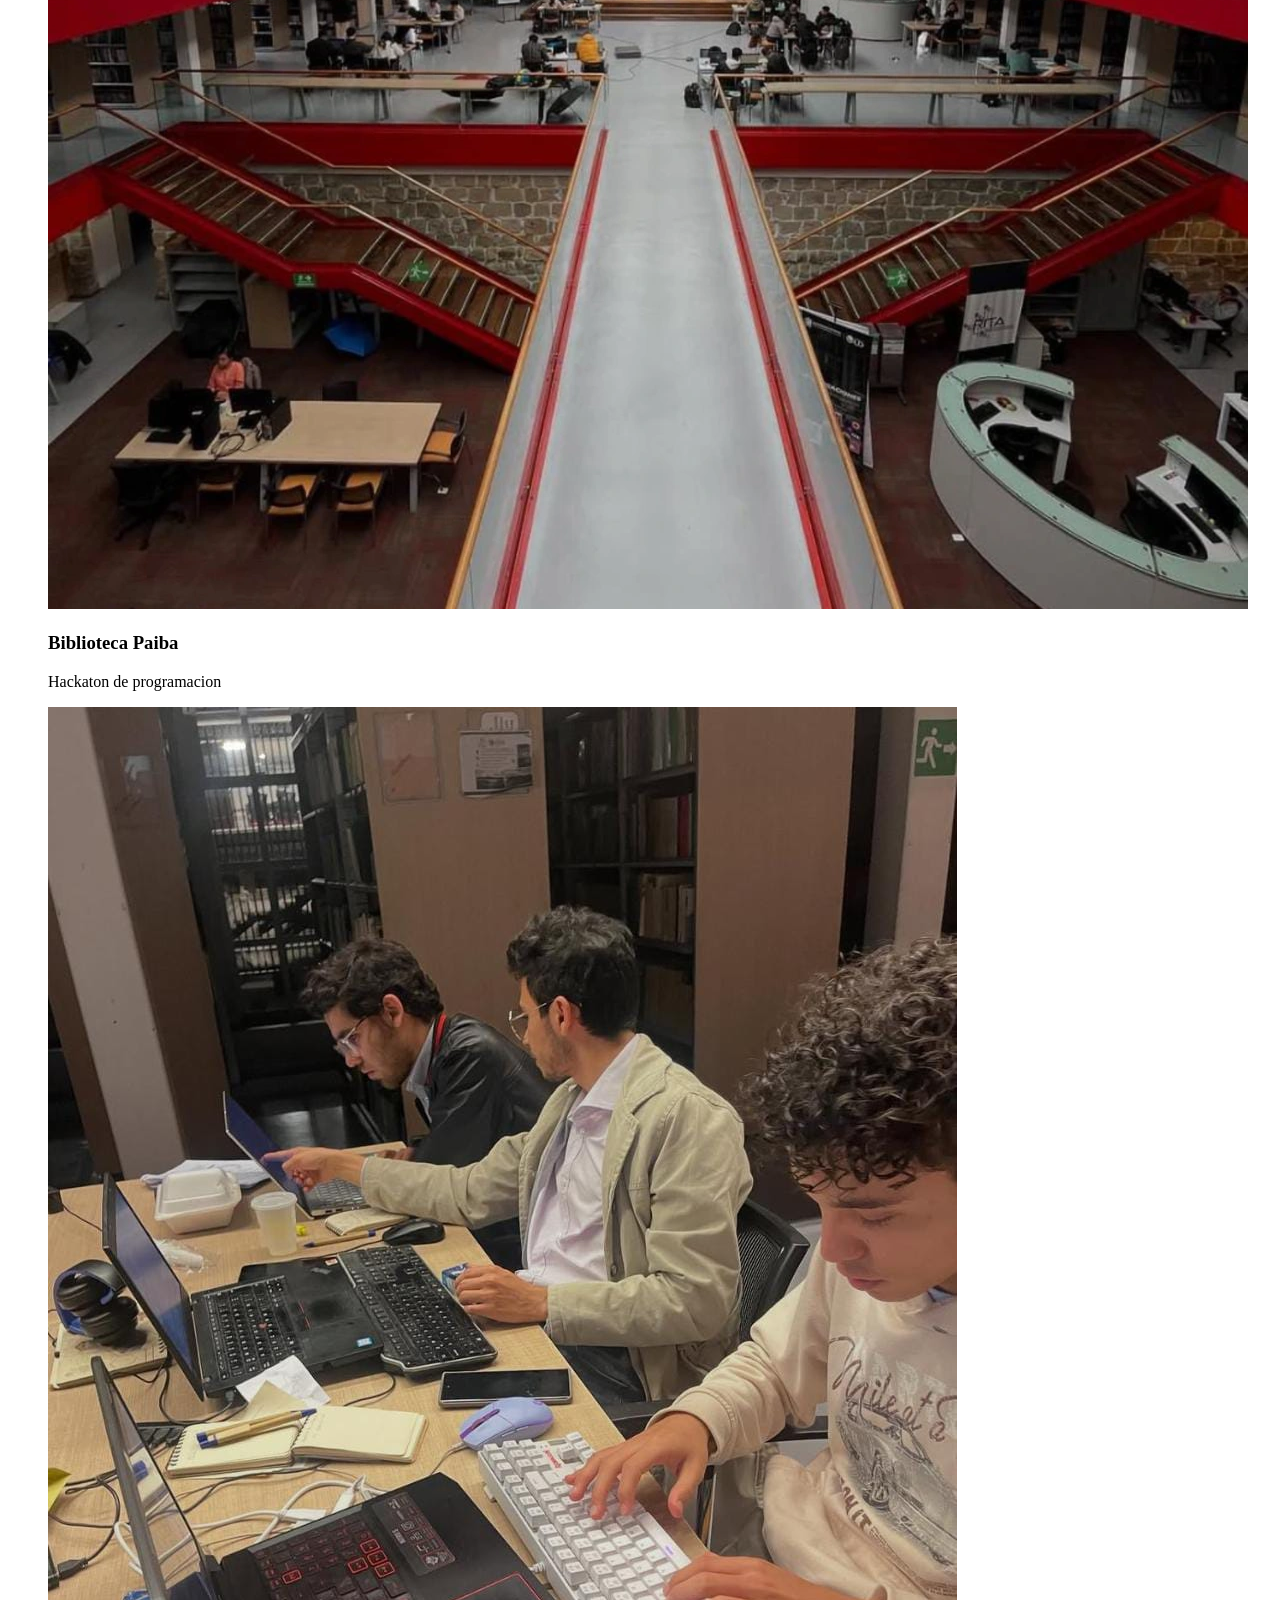
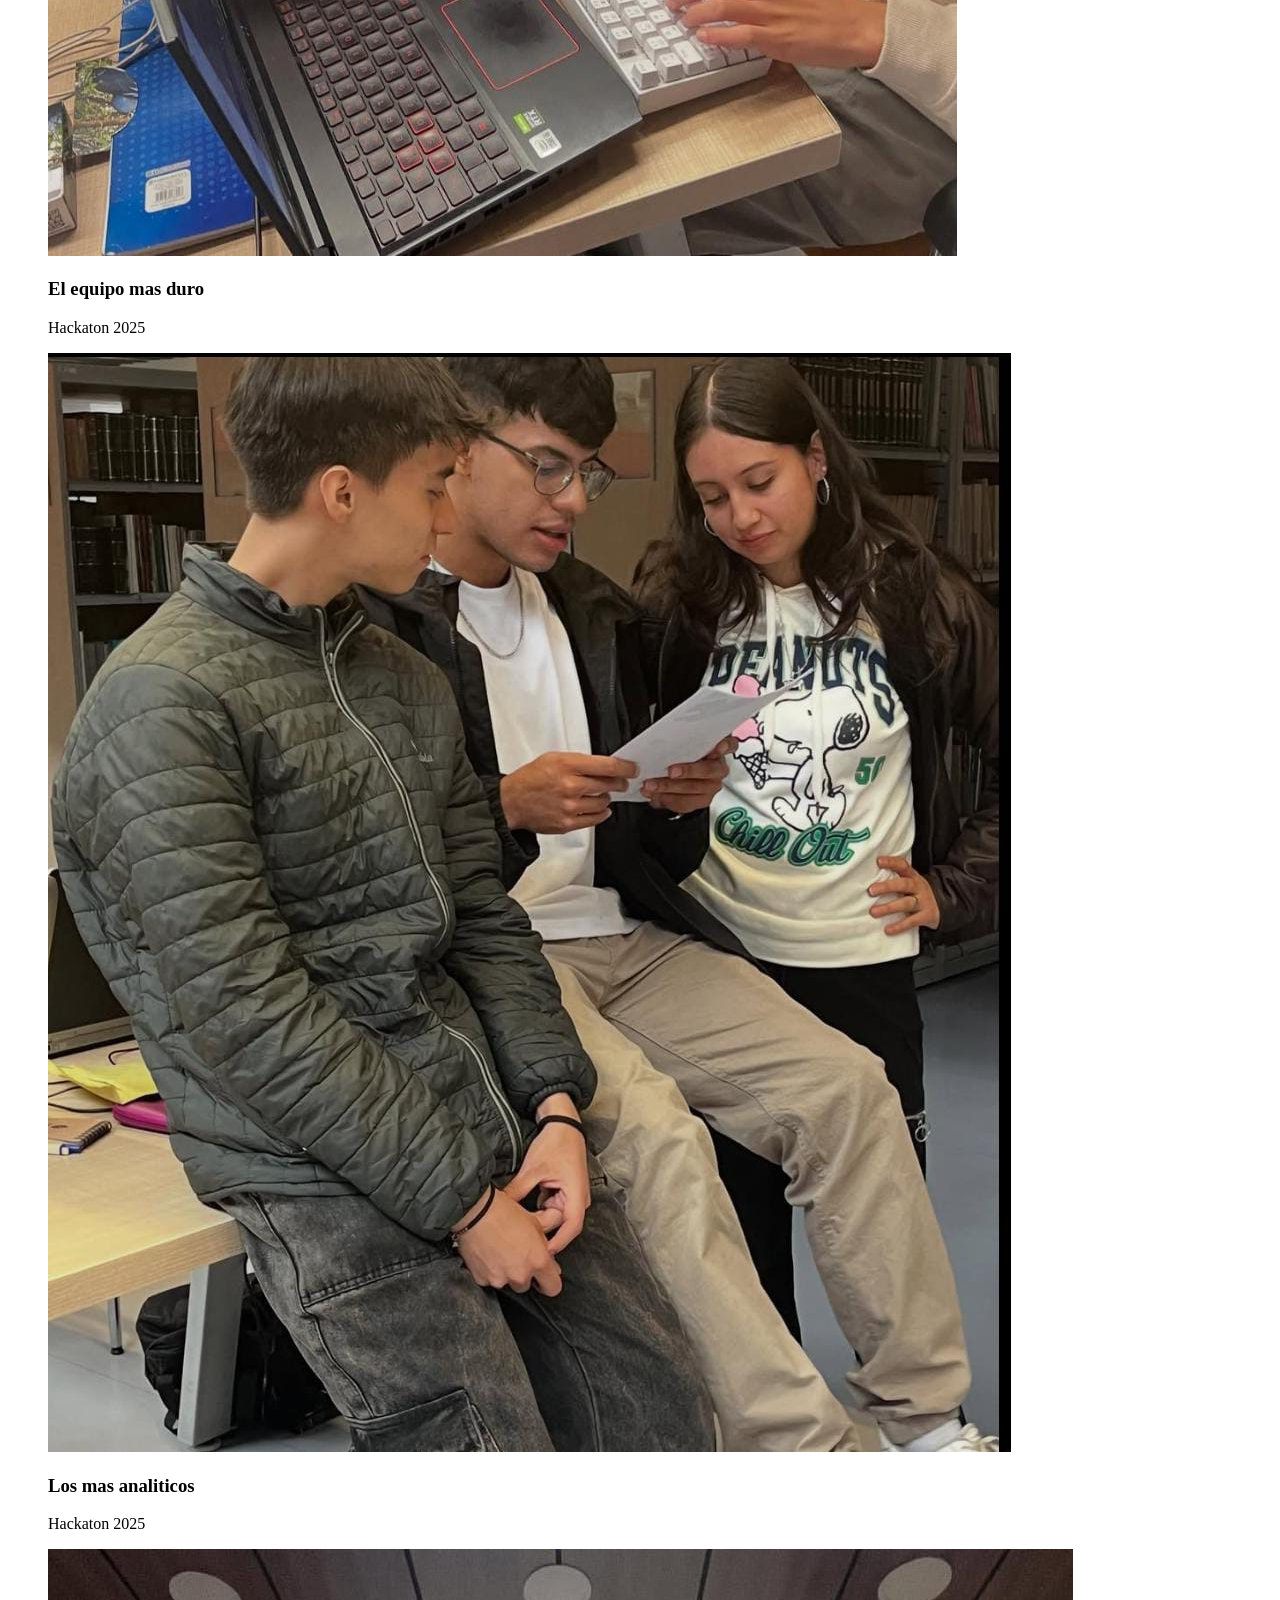
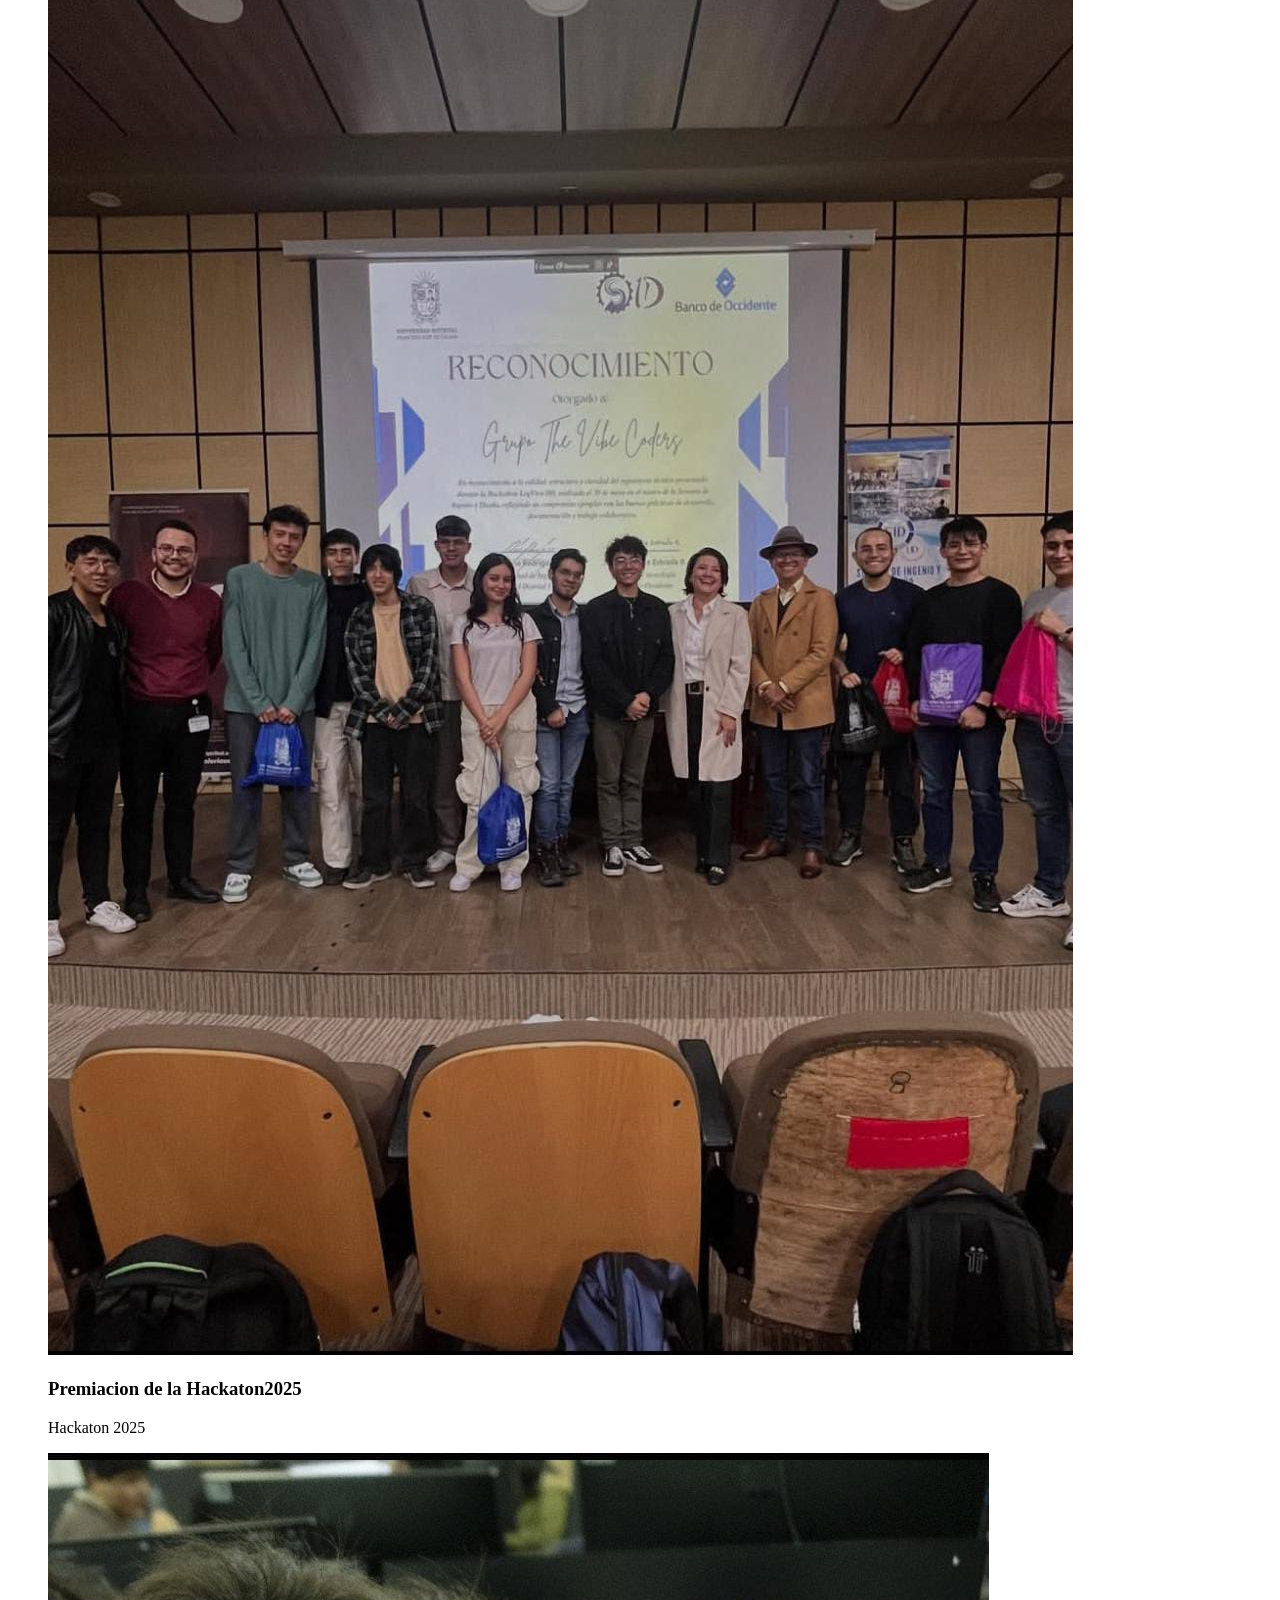
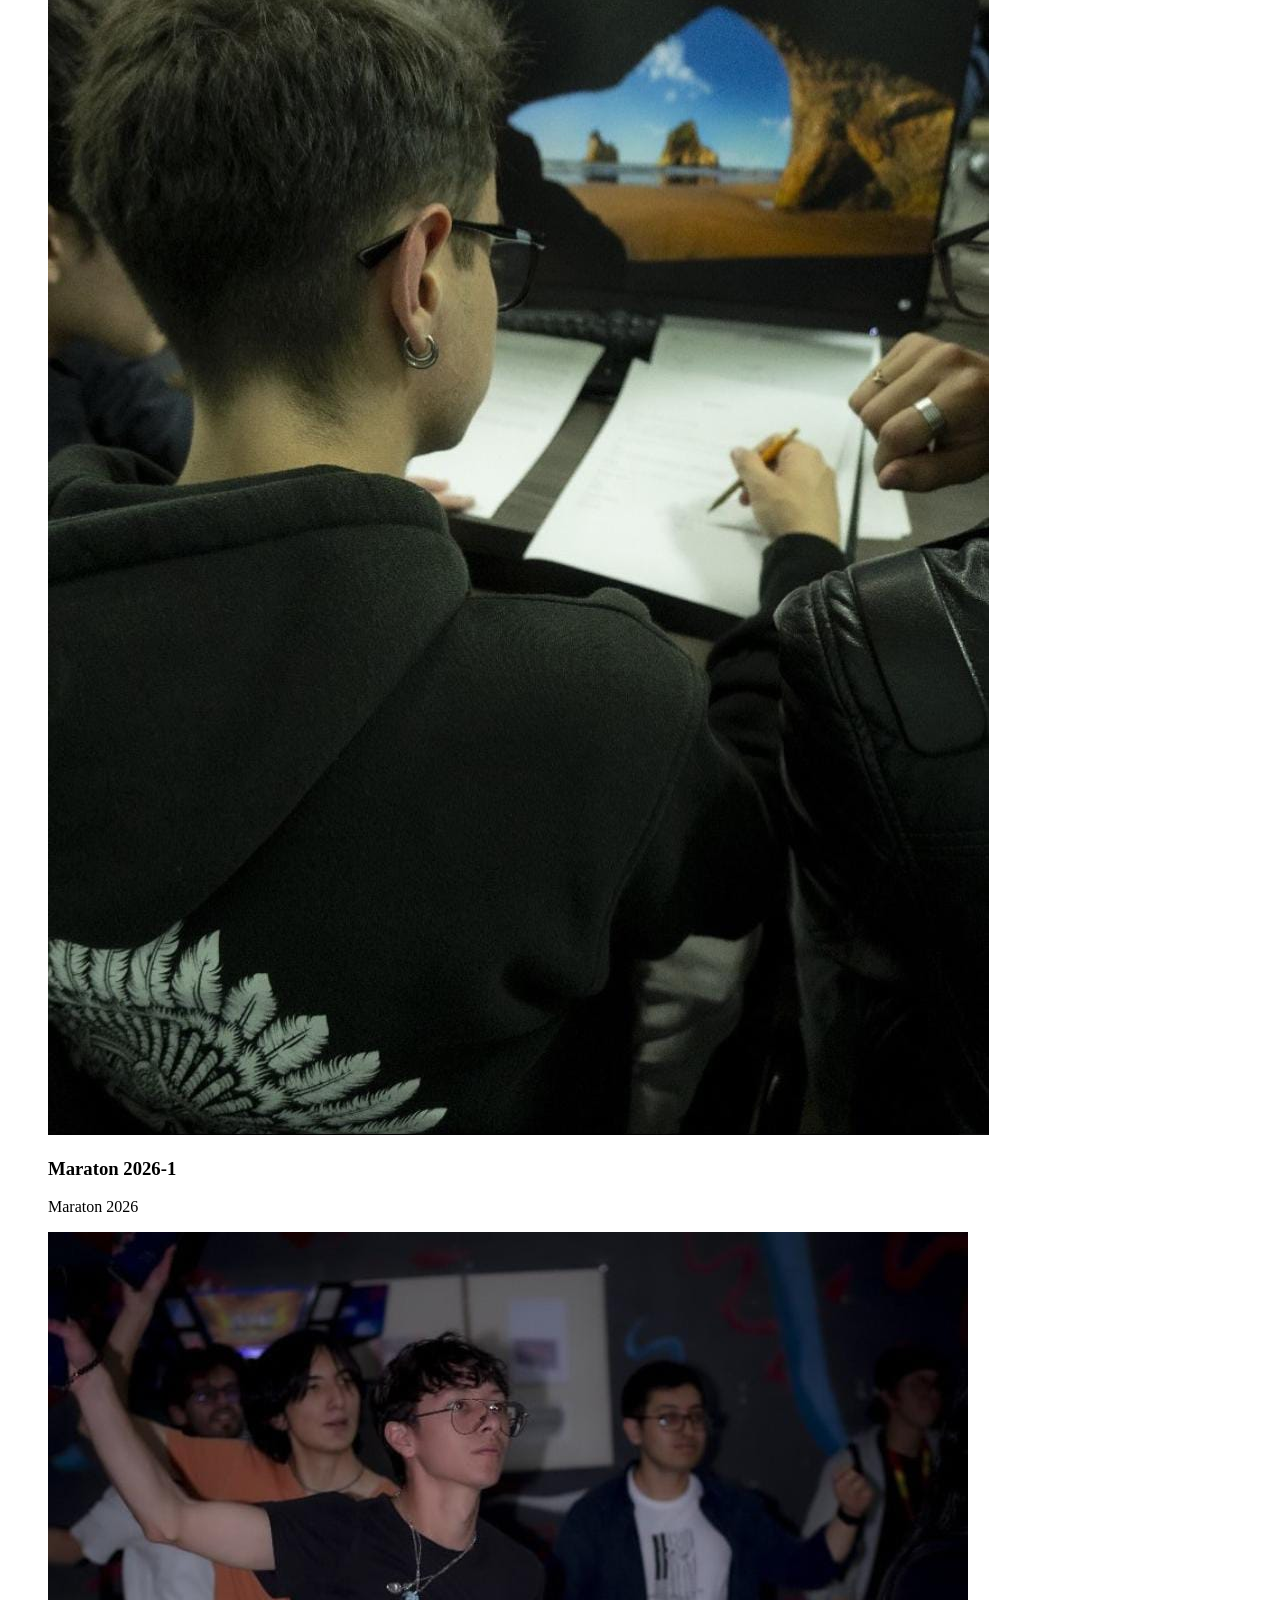
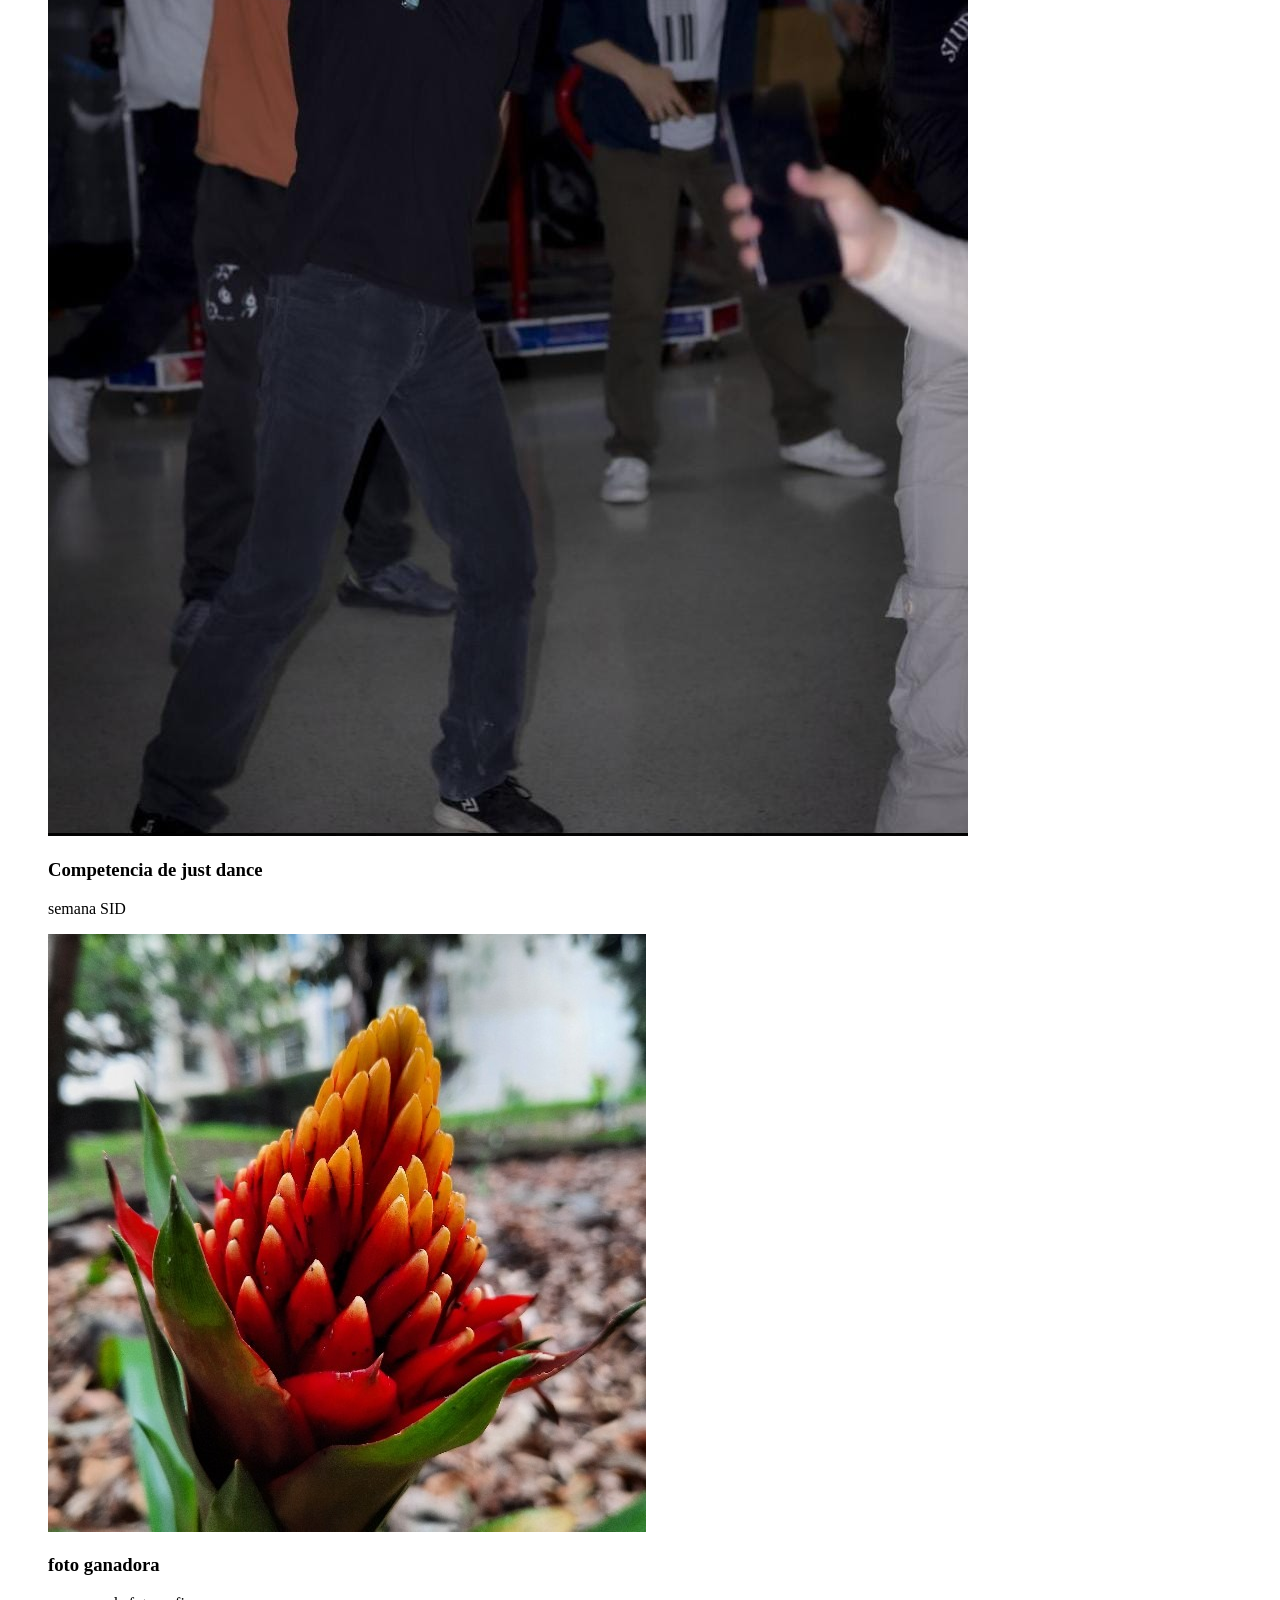
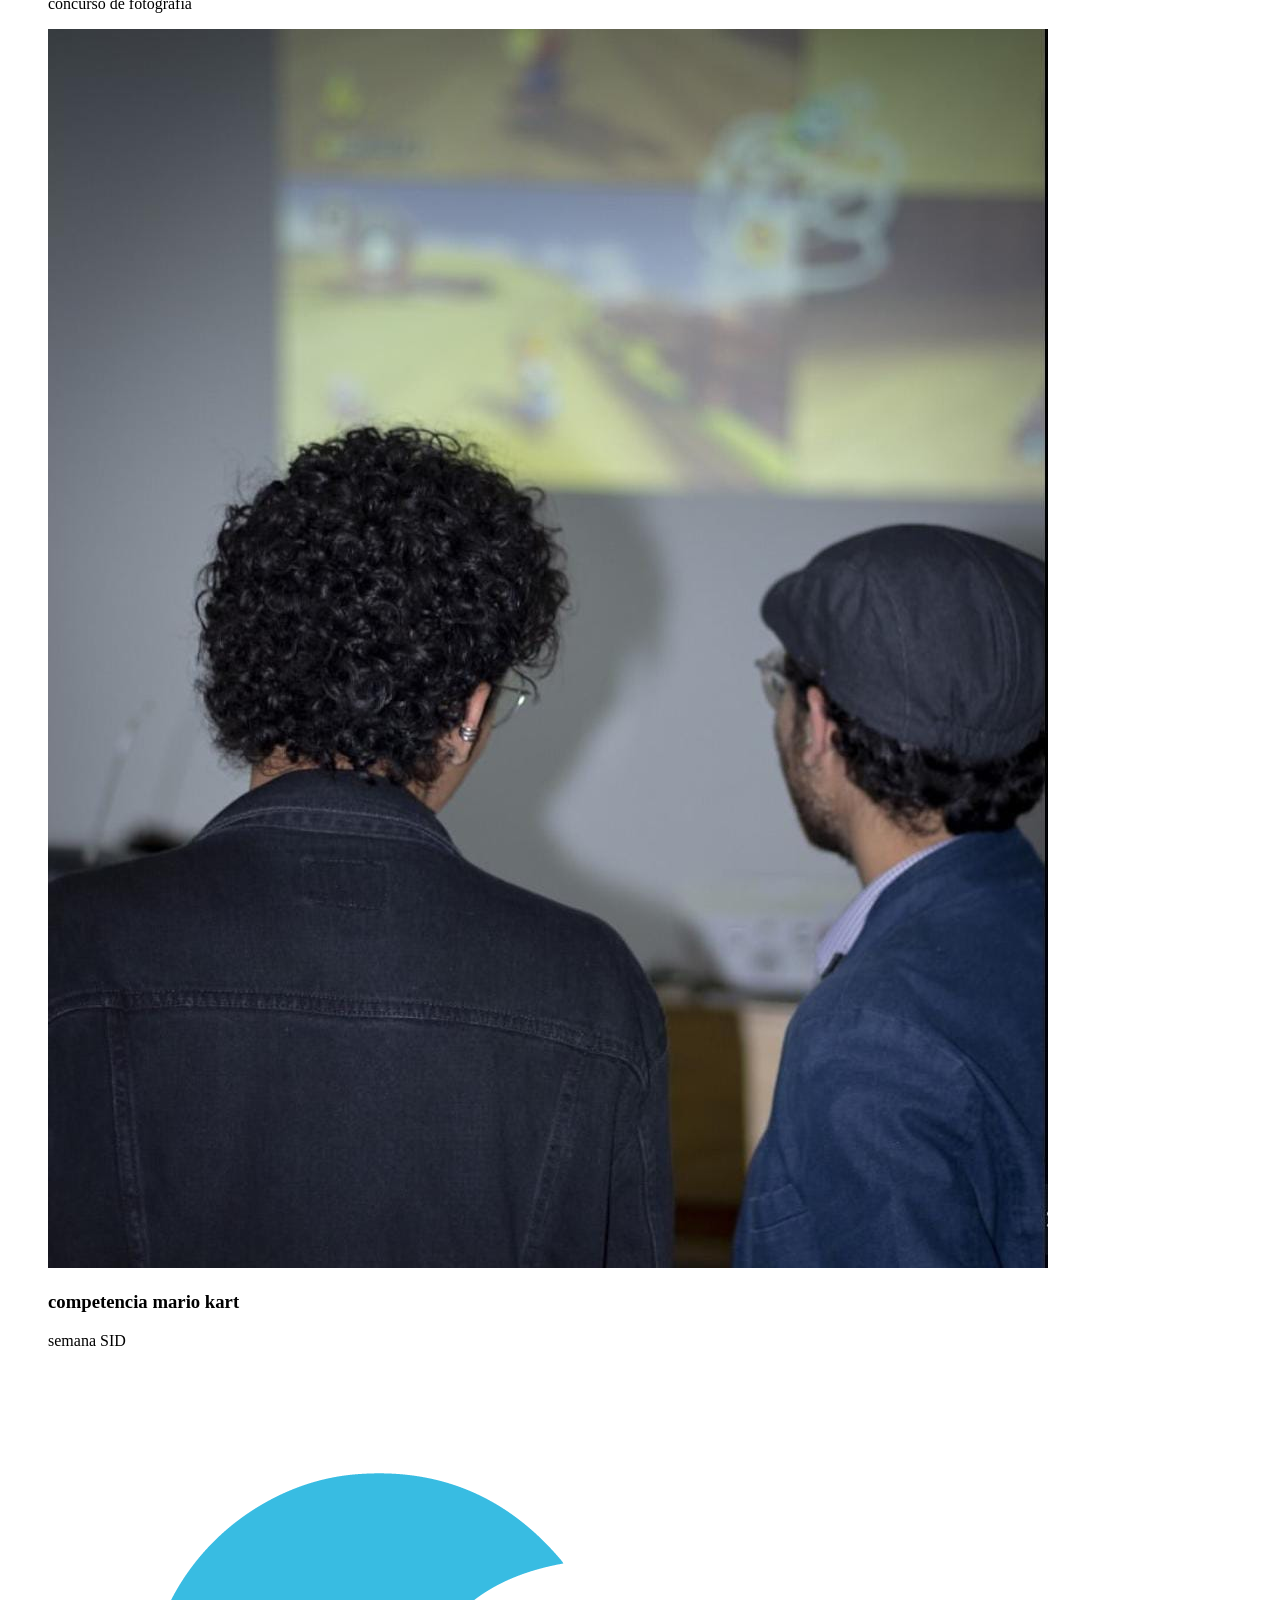
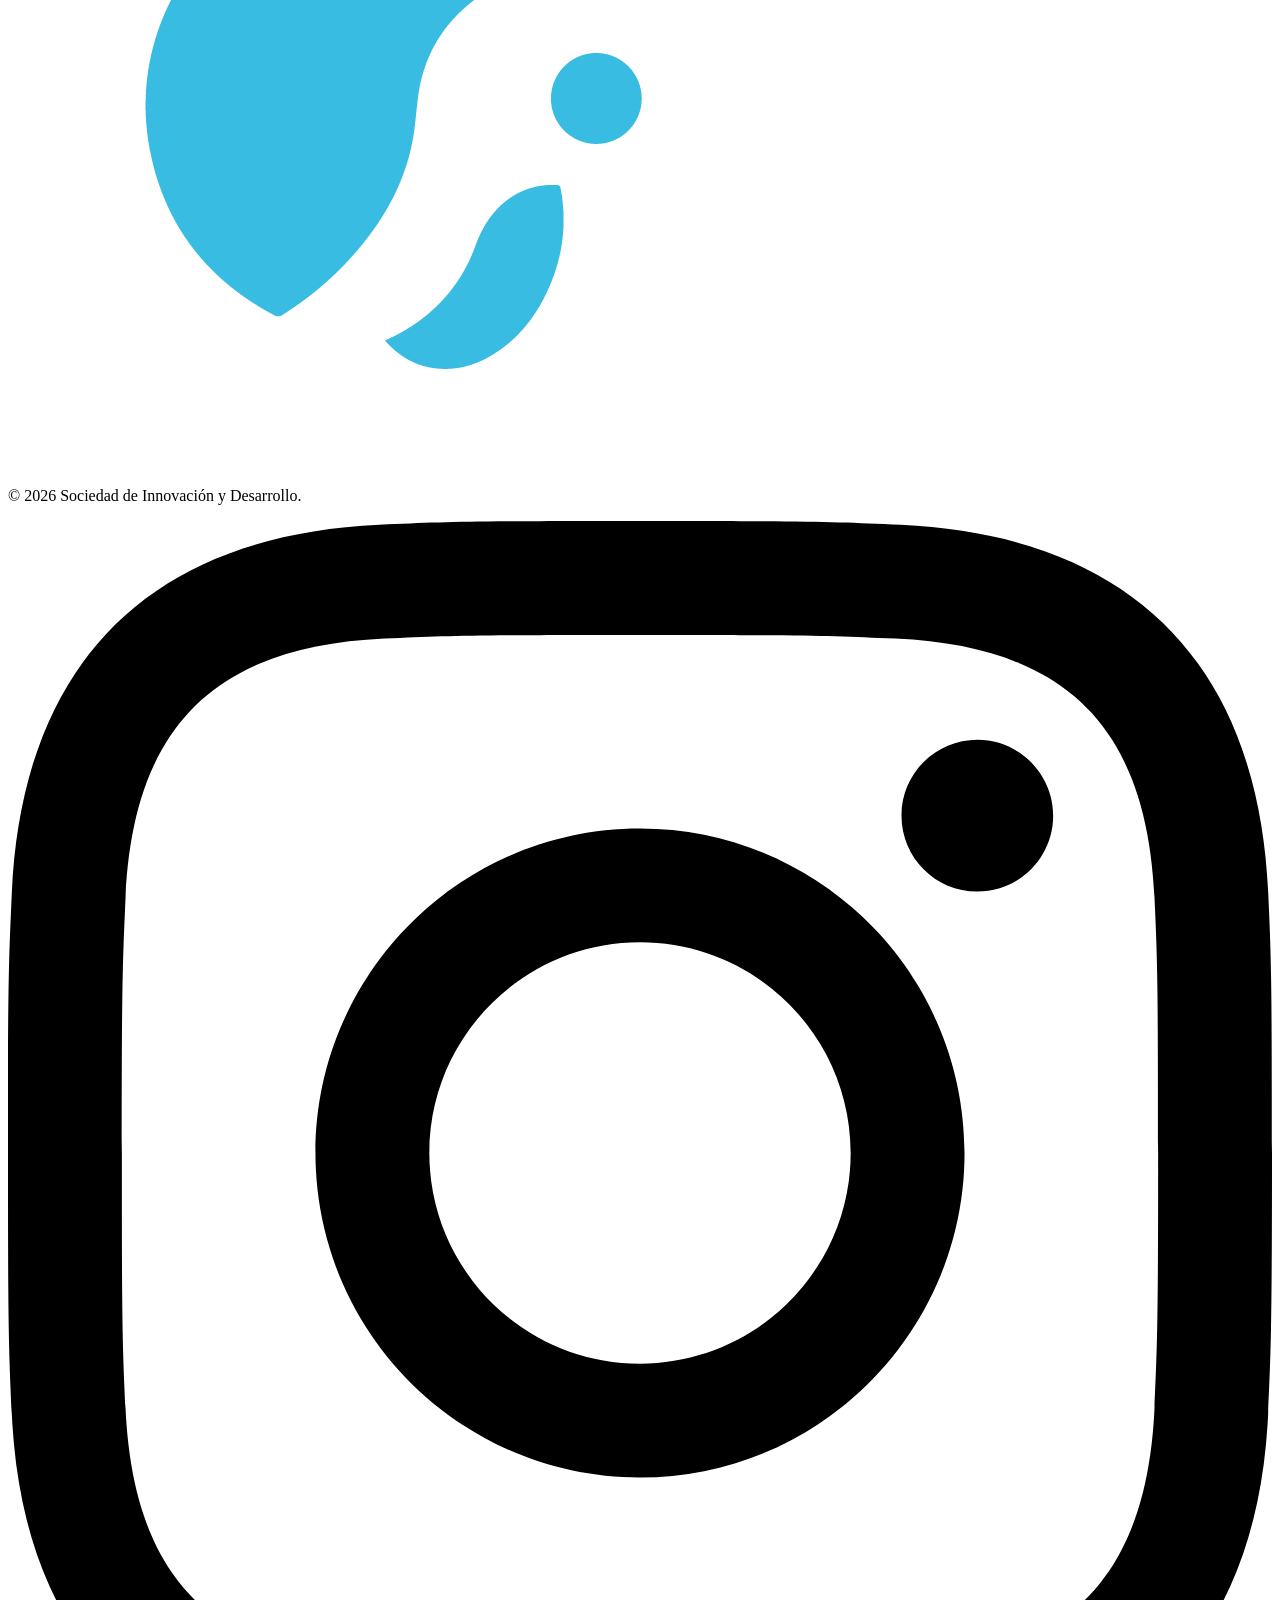
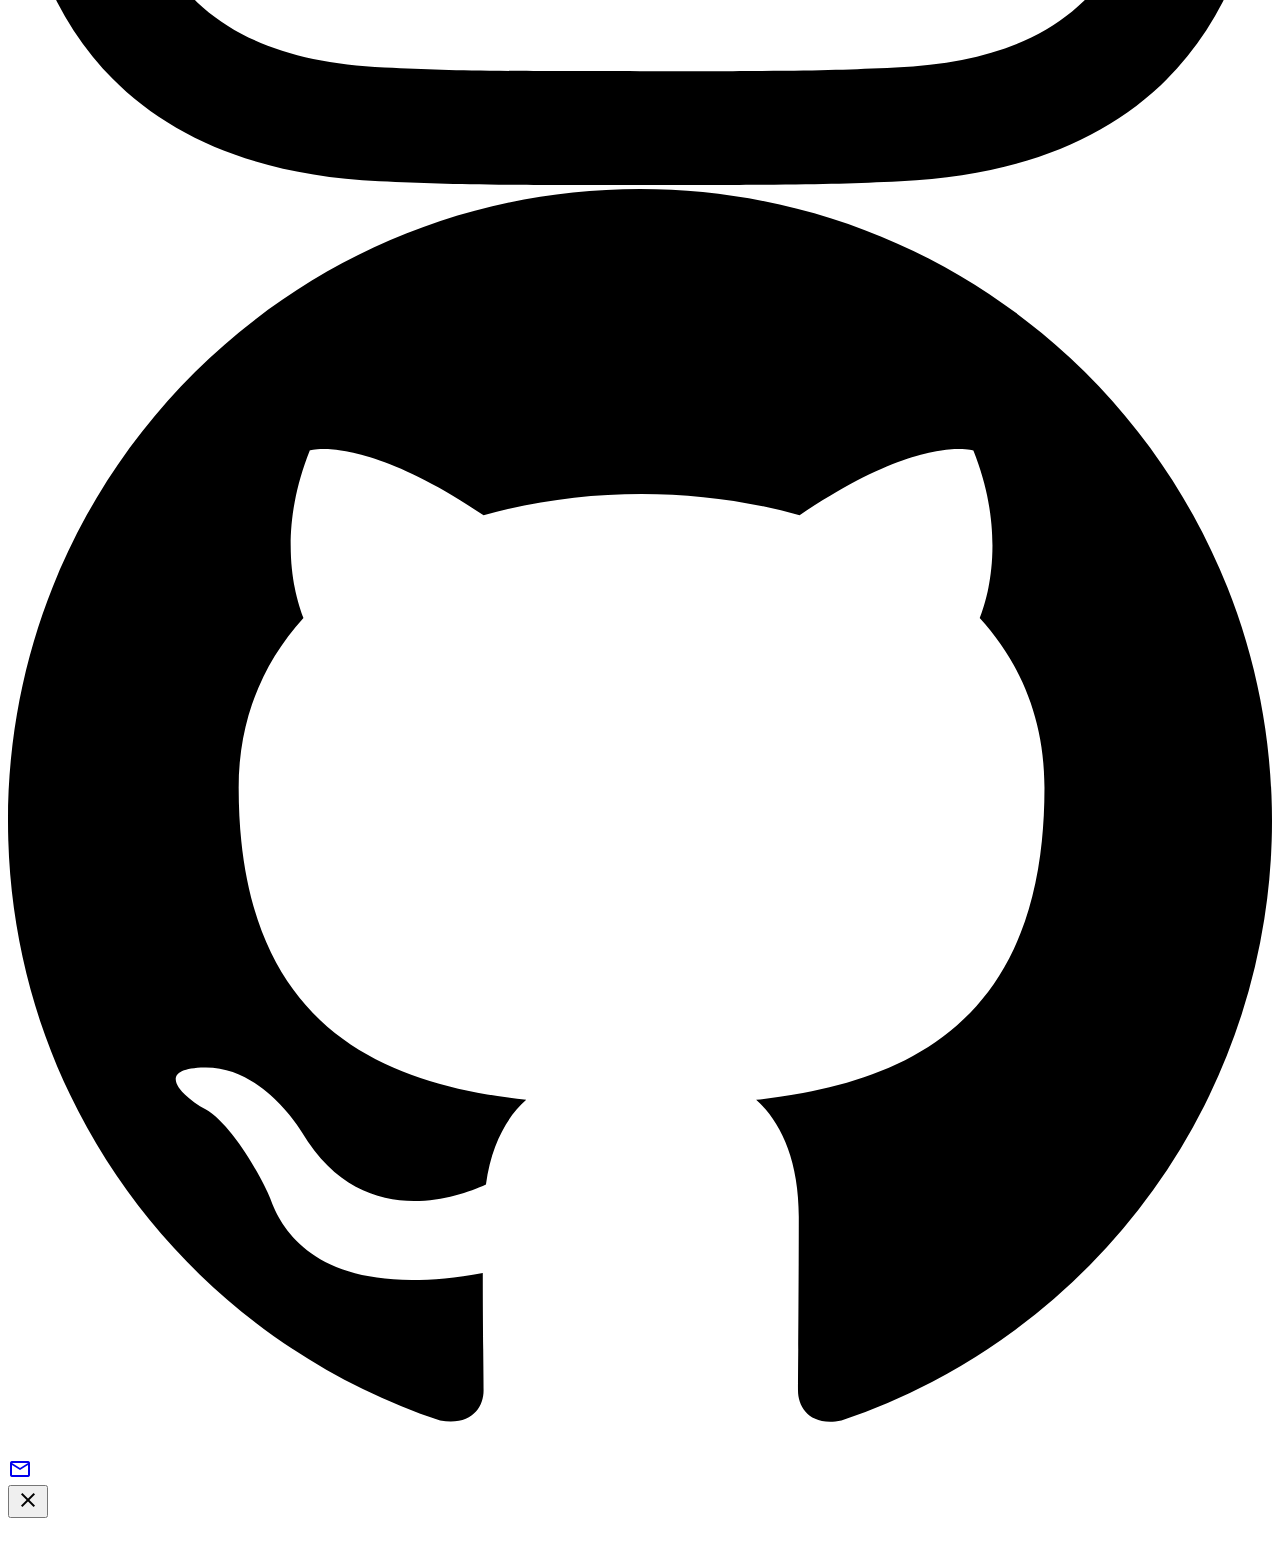
==== commit 524dc76b: "Actualizando mi proyecto con los nuevos cambios" ====
--- a/actividades.html
+++ b/actividades.html
@@ -2,9 +2,22 @@
 <html lang="es" class="dark">
 
 <head>
+    <script>
+    // Se ejecuta de inmediato antes de que el navegador renderice el <body>
+    (function() {
+        const theme = localStorage.getItem('theme');
+        // Si la preferencia guardada es 'dark' o si es la primera vez (null), forzar 'dark'
+        if (theme === 'dark' || !theme) {
+            document.documentElement.classList.add('dark');
+        } else {
+            document.documentElement.classList.remove('dark');
+        }
+    })();
+</script>
     <meta charset="UTF-8">
     <meta name="viewport" content="width=device-width, initial-scale=1.0">
     <title>Actividades - SID (Sociedad de Innovación y Desarrollo)</title>
+    <link rel="stylesheet" href="style.css">
     <!-- Tailwind CSS CDN -->
     <script src="https://cdn.tailwindcss.com?plugins=forms,container-queries"></script>
     <script>
@@ -35,50 +48,7 @@
     class="bg-slate-50 dark:bg-[#0b1319] text-slate-900 dark:text-white min-h-screen flex flex-col font-sans selection:bg-sky-500 selection:text-white transition-colors duration-300">
 
     <!-- Header / Navigation -->
-    <header
-        class="bg-white/90 dark:bg-[#0b1319]/90 backdrop-blur-md border-b border-slate-200 dark:border-white/5 sticky top-0 z-50 transition-colors duration-300">
-        <div class="flex justify-between items-center px-6 py-4 max-w-7xl mx-auto">
-            <a class="flex items-center" href="index.html">
-                <img src="assets/logo/Mesa de trabajo 21 copia 9-8.png" alt="Logo SID"
-                    class="h-10 w-auto object-contain transition-transform hover:scale-105" />
-            </a>
-
-            <nav class="hidden lg:flex items-center gap-8" id="nav-desktop">
-                <a href="index.html" class="nav-btn">Inicio</a>
-                <a href="cronograma.html" class="nav-btn">Cronograma</a>
-                <a href="actividades.html" class="nav-btn active">Actividades</a>
-                <a href="integrantes.html" class="nav-btn">Integrantes</a>
-                <a href="inscripciones.html" class="nav-btn">Inscripciones</a>
-            </nav>
-
-            <div class="flex items-center gap-4">
-                <button id="theme-toggle"
-                    class="p-2 rounded-full text-slate-600 dark:text-slate-400 hover:text-slate-900 dark:hover:text-white transition-colors"
-                    aria-label="Cambiar tema claro/oscuro">
-                    <span class="material-symbols-outlined">dark_mode</span>
-                </button>
-
-                <button id="hamburger-btn"
-                    class="lg:hidden p-2 text-slate-700 dark:text-slate-200 hover:text-sky-500 dark:hover:text-sky-400 focus:outline-none focus:ring-2 focus:ring-sky-500 rounded-lg transition-colors"
-                    aria-expanded="false" aria-controls="mobile-menu" aria-label="Abrir menú de navegación">
-                    <span class="material-symbols-outlined text-3xl">menu</span>
-                </button>
-            </div>
-        </div>
-
-        <nav id="mobile-menu"
-            class="hidden lg:hidden bg-white/95 dark:bg-[#0b1319]/95 border-b border-slate-200 dark:border-white/10 px-6 py-6 transition-all duration-300 shadow-xl"
-            aria-label="Menú móvil">
-            <div class="flex flex-col space-y-4">
-                <a href="index.html" class="nav-btn-mobile">Inicio</a>
-                <a href="cronograma.html" class="nav-btn-mobile">Cronograma</a>
-                <a href="actividades.html" class="nav-btn-mobile active">Actividades</a>
-                <a href="integrantes.html" class="nav-btn-mobile">Integrantes</a>
-                <a href="inscripciones.html" class="nav-btn-mobile">Inscripciones</a>
-            </div>
-        </nav>
-    </header>
-
+    <div id="header-container"></div>
     <!-- Main Content -->
     <main id="main-content" class="flex-grow max-w-7xl mx-auto px-6 py-10 w-full space-y-16">
 
@@ -154,56 +124,7 @@
 
 
     <!-- Unified Footer -->
-    <footer
-        class="border-t border-slate-200 dark:border-white/5 bg-slate-100 dark:bg-[#080d12] py-8 px-6 transition-colors duration-300">
-        <div
-            class="max-w-7xl mx-auto flex flex-col md:flex-row justify-between items-center gap-4 text-sm text-slate-600 dark:text-slate-400">
-            <a class="flex items-center" href="index.html">
-                <img src="assets/logo/Mesa de trabajo 21 copia 12-8.png" alt="Logo SID"
-                    class="h-8 w-auto object-contain opacity-90 hover:opacity-100 transition-opacity" />
-            </a>
-            <p>© 2026 Sociedad de Innovación y Desarrollo.</p>
-            <div class="flex items-center gap-5">
-                <!-- LinkedIn -->
-                <a href="https://linkedin.com" target="_blank" rel="noopener noreferrer"
-                    class="text-slate-500 hover:text-sky-500 dark:text-slate-400 dark:hover:text-sky-400 transition-colors"
-                    aria-label="LinkedIn">
-                    <svg class="w-5 h-5 fill-current" viewBox="0 0 24 24">
-                        <path
-                            d="M19 3a2 2 0 0 1 2 2v14a2 2 0 0 1-2 2H5a2 2 0 0 1-2-2V5a2 2 0 0 1 2-2h14m-.5 15.5v-5.3a3.26 3.26 0 0 0-3.26-3.26c-.85 0-1.84.52-2.28 1.3v-1.11h-2.79v8.37h2.79v-4.93c0-.77.62-1.4 1.39-1.4a1.4 1.4 0 0 1 1.4 1.4v4.93h2.75M6.88 8.56a1.68 1.68 0 0 0 1.68-1.68c0-.93-.75-1.69-1.68-1.69a1.69 1.69 0 0 0-1.69 1.69c0 .93.76 1.68 1.69 1.68m1.39 9.94v-8.37H5.5v8.37h2.77z" />
-                    </svg>
-                </a>
-
-                <!-- Instagram -->
-                <a href="https://www.instagram.com/sid.ud?igsh=MndjM3o4OGVveTQw" target="_blank"
-                    rel="noopener noreferrer"
-                    class="text-slate-500 hover:text-pink-500 dark:text-slate-400 dark:hover:text-pink-400 transition-colors"
-                    aria-label="Instagram">
-                    <svg class="w-5 h-5 fill-current" viewBox="0 0 24 24">
-                        <path
-                            d="M12 2.163c3.204 0 3.584.012 4.85.07 3.252.148 4.771 1.691 4.919 4.919.058 1.265.069 1.645.069 4.849 0 3.205-.012 3.584-.069 4.849-.149 3.225-1.664 4.771-4.919 4.919-1.266.058-1.644.07-4.85.07-3.204 0-3.584-.012-4.849-.07-3.26-.149-4.771-1.699-4.919-4.92-.058-1.265-.07-1.644-.07-4.849 0-3.204.013-3.583.07-4.849.149-3.227 1.664-4.771 4.919-4.919 1.266-.057 1.645-.069 4.849-.069zm0-2.163c-3.259 0-3.667.014-4.947.072-4.358.2-6.78 2.618-6.98 6.98-.059 1.281-.073 1.689-.073 4.948 0 3.259.014 3.668.072 4.948.2 4.358 2.618 6.78 6.98 6.98 1.281.058 1.689.072 4.948.072 3.259 0 3.668-.014 4.948-.072 4.354-.2 6.782-2.618 6.979-6.98.059-1.28.073-1.689.073-4.948 0-3.259-.014-3.667-.072-4.947-.196-4.354-2.617-6.78-6.979-6.98-1.281-.059-1.69-.073-4.949-.073zm0 5.838c-3.403 0-6.162 2.759-6.162 6.162s2.759 6.163 6.162 6.163 6.162-2.759 6.162-6.163c0-3.403-2.759-6.162-6.162-6.162zm0 10.162c-2.209 0-4-1.79-4-4 0-2.209 1.791-4 4-4s4 1.791 4 4c0 2.21-1.791 4-4 4zm6.406-11.845c-.796 0-1.441.645-1.441 1.44s.645 1.44 1.441 1.44c.795 0 1.439-.645 1.439-1.44s-.644-1.44-1.439-1.44z" />
-                    </svg>
-                </a>
-
-                <!-- GitHub -->
-                <a href="https://github.com/UDSID" target="_blank" rel="noopener noreferrer"
-                    class="text-slate-500 hover:text-slate-900 dark:text-slate-400 dark:hover:text-white transition-colors"
-                    aria-label="GitHub">
-                    <svg class="w-5 h-5 fill-current" viewBox="0 0 24 24">
-                        <path
-                            d="M12 0C5.37 0 0 5.37 0 12c0 5.31 3.435 9.795 8.205 11.385.6.105.825-.255.825-.57 0-.285-.015-1.23-.015-2.235-3.015.555-3.795-.735-4.035-1.41-.135-.345-.72-1.41-1.23-1.695-.42-.225-1.02-.78-.015-.795.945-.015 1.62.87 1.845 1.23 1.08 1.815 2.805 1.305 3.495.99.105-.78.42-1.305.765-1.605-2.67-.3-5.46-1.335-5.46-5.925 0-1.305.465-2.385 1.23-3.225-.12-.3-.54-1.53.12-3.18 0 0 1.005-.315 3.3 1.23.96-.27 1.98-.405 3-.405s2.04.135 3 .405c2.295-1.56 3.3-1.23 3.3-1.23.66 1.65.24 2.88.12 3.18.765.84 1.23 1.905 1.23 3.225 0 4.605-2.805 5.625-5.475 5.925.435.375.81 1.095.81 2.22 0 1.605-.015 2.895-.015 3.3 0 .315.225.69.825.57A12.02 12.02 0 0 0 24 12c0-6.63-5.37-12-12-12z" />
-                    </svg>
-                </a>
-
-                <!-- Correo -->
-                <a href="mailto:sidud@udistrital.edu.co"
-                    class="text-slate-500 hover:text-sky-500 dark:text-slate-400 dark:hover:text-sky-400 transition-colors flex items-center"
-                    aria-label="Enviar correo">
-                    <span class="material-symbols-outlined text-xl">mail</span>
-                </a>
-            </div>
-        </div>
-    </footer>
+    <div id="footer-container"></div>
     <div id="image-modal"
         class="fixed inset-0 z-50 hidden items-center justify-center bg-black/80 backdrop-blur-sm p-4 transition-all duration-300">
         <button id="modal-close"
@@ -224,6 +145,7 @@
     </div>
     <!-- Shared JavaScript -->
     <script src="script.js"></script>
+    <script src="components/components.js"></script>
 </body>
 
-</html>+</html>
--- a/style.css
+++ b/style.css
@@ -0,0 +1,138 @@
+/* ==========================================================================
+   Variables y Estilos Globales SID
+   ========================================================================== */
+:root {
+    --primary: #89ceff;
+    --primary-container: #0ea5e9;
+    --secondary: #ffb0cd;
+    --tertiary: #f7be1d;
+    --background: #0f1418;
+    --on-background: #dee3e9;
+    --surface-container-high: #252b2f;
+}
+
+/* Efectos Glassmorphism y Neón */
+.glass-card {
+    background: rgba(30, 41, 59, 0.7);
+    backdrop-filter: blur(12px);
+    border: 1px solid rgba(255, 255, 255, 0.1);
+}
+
+.neon-glow:hover {
+    box-shadow: 0 0 15px rgba(14, 165, 233, 0.3);
+}
+
+.neon-text-primary {
+    text-shadow: 0 0 10px rgba(137, 206, 255, 0.5);
+}
+
+/* ==========================================================================
+   Navegación y Estados Activos
+   ========================================================================== */
+.nav-btn {
+    color: #475569; /* slate-600 */
+    font-weight: 500;
+    padding-bottom: 0.25rem;
+    transition: color 0.2s ease, border-color 0.2s ease;
+}
+
+.dark .nav-btn {
+    color: #94a3b8; /* slate-400 */
+}
+
+.nav-btn:hover {
+    color: #0f172a; /* slate-900 */
+}
+
+.dark .nav-btn:hover {
+    color: #ffffff;
+}
+
+/* Estado de enlace activo en escritorio */
+.nav-btn.active {
+    color: #0284c7 !important; /* sky-600 */
+    font-weight: 700;
+    border-bottom: 2px solid #0284c7;
+}
+
+.dark .nav-btn.active {
+    color: #38bdf8 !important; /* sky-400 */
+    border-bottom: 2px solid #38bdf8;
+}
+
+/* Enlaces versión móvil */
+.nav-btn-mobile {
+    display: block;
+    padding: 0.75rem 1rem;
+    border-radius: 0.75rem;
+    font-weight: 600;
+    color: #475569;
+    transition: background-color 0.2s ease, color 0.2s ease;
+}
+
+.dark .nav-btn-mobile {
+    color: #94a3b8;
+}
+
+.nav-btn-mobile:hover {
+    background-color: #f1f5f9;
+    color: #0f172a;
+}
+
+.dark .nav-btn-mobile:hover {
+    background-color: #121e28;
+    color: #ffffff;
+}
+
+.nav-btn-mobile.active {
+    background-color: #e0f2fe;
+    color: #0284c7;
+}
+
+.dark .nav-btn-mobile.active {
+    background-color: rgba(56, 189, 248, 0.15);
+    color: #38bdf8;
+}
+
+/* ==========================================================================
+   Animación del Menú Hamburguesa
+   ========================================================================== */
+#mobile-menu {
+    transition: all 0.3s cubic-bezier(0.4, 0, 0.2, 1);
+}
+
+#mobile-menu.hidden {
+    display: none;
+    opacity: 0;
+    transform: translateY(-10px);
+}
+
+#mobile-menu:not(.hidden) {
+    display: block;
+    opacity: 1;
+    transform: translateY(0);
+}
+
+/* Botones Filtros Tabs (Pills) */
+.tab-btn {
+    background-color: transparent;
+    border-color: rgba(148, 163, 184, 0.2); /* slate-400/20 */
+    color: #94a3b8; /* slate-400 */
+}
+
+.tab-btn:hover {
+    border-color: #38bdf8; /* sky-400 */
+    color: #38bdf8;
+}
+
+.tab-btn.active {
+    background-color: rgba(56, 189, 248, 0.15);
+    border-color: #38bdf8;
+    color: #38bdf8;
+    box-shadow: 0 0 10px rgba(56, 189, 248, 0.2);
+}
+
+/* Transición para resaltar la tarjeta objetivo */
+article {
+    transition: all 0.3s ease-in-out;
+}
